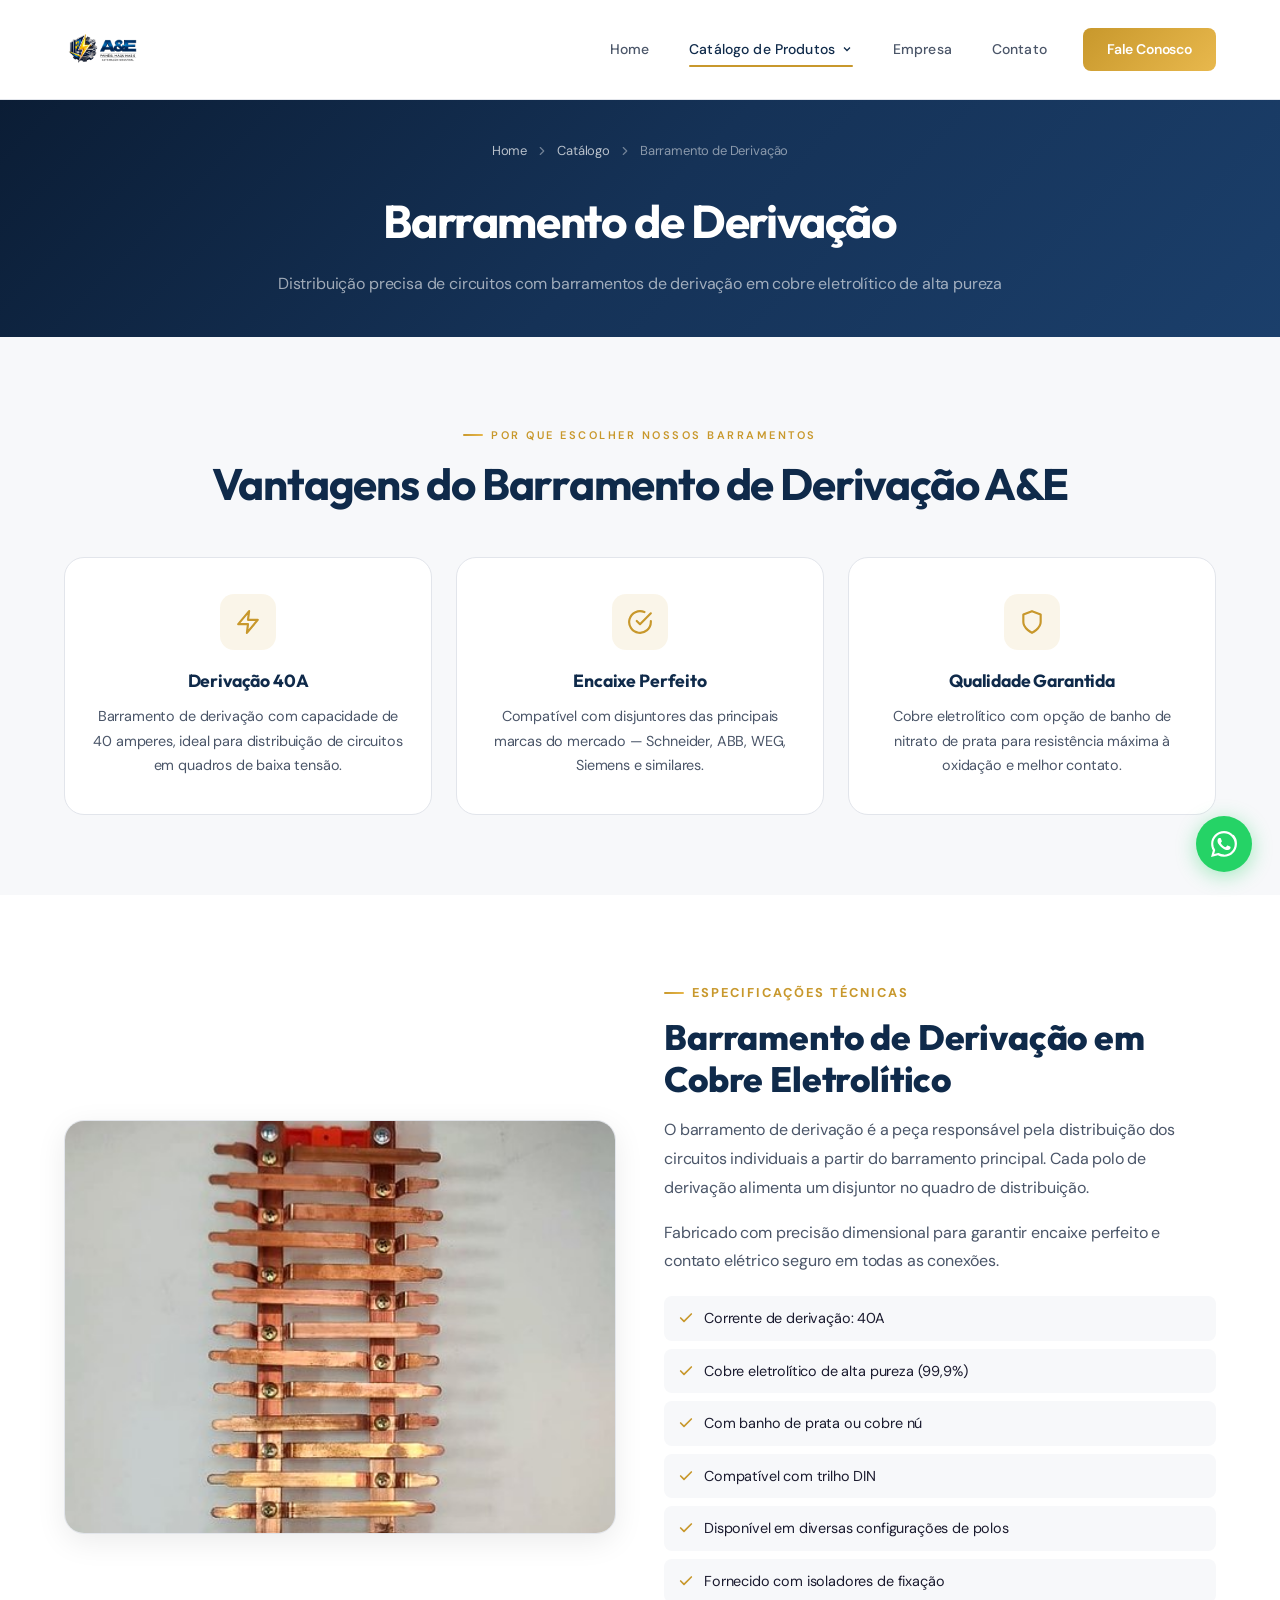
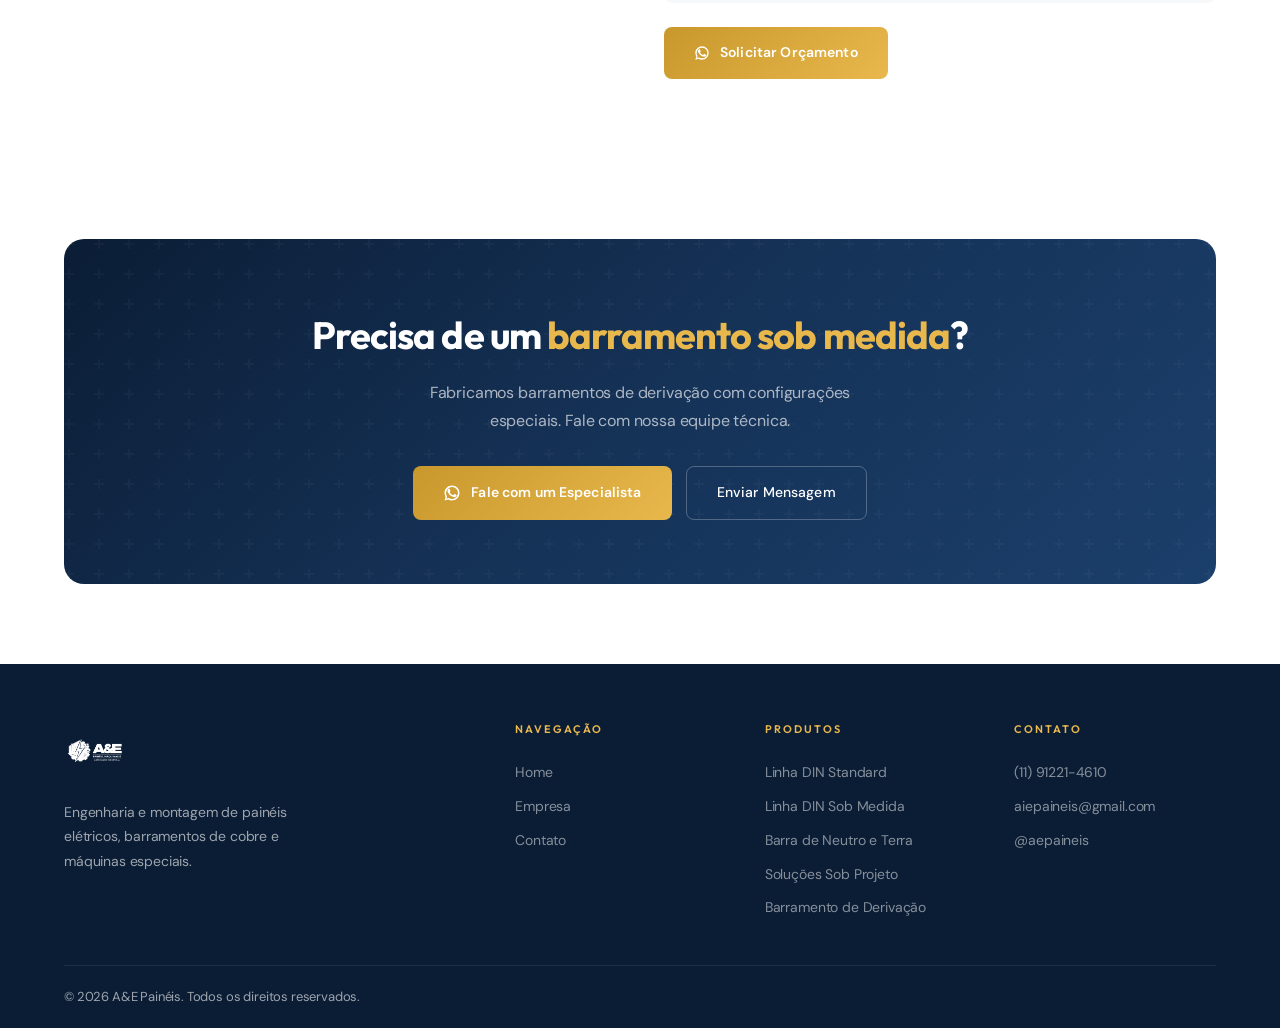
==== barramento-derivacao.html @ 01cb7e47 "Adicionar fotos reais, logo e melhorias visuais" ====
<!DOCTYPE html>
<html lang="pt-BR">
<head>
    <meta charset="UTF-8">
    <meta name="viewport" content="width=device-width, initial-scale=1.0">
    <title>Barramento de Derivação | A&E Painéis</title>
    <meta name="description" content="Barramentos de derivação em cobre eletrolítico para distribuição de circuitos. Diversas configurações disponíveis.">
    <link rel="preconnect" href="https://fonts.googleapis.com">
    <link rel="preconnect" href="https://fonts.gstatic.com" crossorigin>
    <link href="https://fonts.googleapis.com/css2?family=DM+Sans:ital,opsz,wght@0,9..40,300;400;500;600;700;800&family=Outfit:wght@400;500;600;700;800;900&family=Inter:wght@300;400;500;600;700;800;900&family=Space+Grotesk:wght@400;500;600;700&display=swap" rel="stylesheet">
    <link rel="stylesheet" href="styles.css">
    <style>
    .deriv-features { display:grid;grid-template-columns:repeat(3,1fr);gap:24px;margin-top:48px; }
    .deriv-feat {
        background:var(--bg-card);border:1px solid var(--border);border-radius:var(--radius-lg);
        padding:36px 28px;text-align:center;transition:all 0.35s;position:relative;overflow:hidden;
    }
    .deriv-feat::before {
        content:'';position:absolute;top:0;left:0;right:0;height:4px;
        background:var(--gradient-accent);transform:scaleX(0);transform-origin:left;transition:transform 0.4s;
    }
    .deriv-feat:hover::before { transform:scaleX(1); }
    .deriv-feat:hover { border-color:var(--accent);box-shadow:var(--shadow);transform:translateY(-4px); }
    .deriv-feat-icon {
        width:56px;height:56px;border-radius:14px;
        display:flex;align-items:center;justify-content:center;
        margin:0 auto 16px;background:var(--accent-glow);
    }
    .deriv-feat-icon svg { width:26px;height:26px;stroke:var(--accent);fill:none;stroke-width:2;stroke-linecap:round;stroke-linejoin:round; }
    .deriv-feat h3 { font-family:var(--font-display);font-size:1.1rem;font-weight:700;color:var(--primary);margin-bottom:8px; }
    .deriv-feat p { font-size:0.9rem;color:var(--text-secondary);line-height:1.7; }

    /* Product Detail */
    .deriv-detail { padding:80px 0;background:var(--bg); }
    .deriv-detail-grid { display:grid;grid-template-columns:1fr 1fr;gap:48px;align-items:center; }
    .deriv-detail-img {
        aspect-ratio:4/3;border-radius:var(--radius-lg);overflow:hidden;
        background:var(--bg-light);display:flex;align-items:center;justify-content:center;
        border:1px solid var(--border);box-shadow:var(--shadow);
    }
    .deriv-detail-img svg { width:64px;height:64px;stroke:var(--text-muted);fill:none;stroke-width:1;opacity:0.3; }
    .deriv-detail-img img { width:100%;height:100%;object-fit:cover; }
    .deriv-detail-content .section-label { font-size:0.8rem;font-weight:700;letter-spacing:2px;text-transform:uppercase;color:var(--accent);margin-bottom:12px; }
    .deriv-detail-content h2 { font-family:var(--font-display);font-size:clamp(1.6rem,3vw,2.2rem);font-weight:800;color:var(--primary);line-height:1.2;margin-bottom:16px; }
    .deriv-detail-content p { color:var(--text-secondary);font-size:1rem;line-height:1.8;margin-bottom:16px; }
    .deriv-specs-list { display:flex;flex-direction:column;gap:8px;margin:20px 0 24px; }
    .deriv-spec-item {
        display:flex;align-items:center;gap:10px;
        padding:10px 14px;background:var(--bg-light);border-radius:var(--radius-sm);
    }
    .deriv-spec-item svg { width:16px;height:16px;stroke:var(--accent);fill:none;stroke-width:2.5;flex-shrink:0;stroke-linecap:round;stroke-linejoin:round; }
    .deriv-spec-item span { font-size:0.9rem;color:var(--text); }

    @media(max-width:1024px) {
        .deriv-features { grid-template-columns:1fr; }
        .deriv-detail-grid { grid-template-columns:1fr; }
    }
    </style>
</head>
<body>

<!-- HEADER -->
<header class="header" id="header">
    <div class="wrap header-inner">
        <a href="index.html" class="logo"><img src="logo.png" alt="A&E Painéis"></a>
        <nav class="nav" id="mainNav">
            <a href="index.html" class="nav-link">Home</a>
            <div class="nav-dropdown">
                <a href="#" class="nav-link nav-dropdown-toggle active">Catálogo de Produtos<svg viewBox="0 0 24 24"><polyline points="6 9 12 15 18 9"/></svg></a>
                <div class="dropdown-menu">
                    <div class="dropdown-has-sub">
                        <a href="barramento-padrao-din.html"><svg viewBox="0 0 24 24" stroke-linecap="round" stroke-linejoin="round"><path d="M13 2L3 14h9l-1 8 10-12h-9l1-8z"/></svg>Linha DIN Standard</a>
                        <div class="dropdown-submenu">
                            <a href="barramento-padrao-din.html#bifasico-100a">Bifásico 100A</a>
                            <a href="barramento-padrao-din.html#bifasico-150a">Bifásico 150A</a>
                            <a href="barramento-padrao-din.html#bifasico-225a">Bifásico 225A</a>
                            <a href="barramento-padrao-din.html#trifasico-100a">Trifásico 100A</a>
                            <a href="barramento-padrao-din.html#trifasico-150a">Trifásico 150A</a>
                            <a href="barramento-padrao-din.html#trifasico-225a">Trifásico 225A</a>
                        </div>
                    </div>
                    <a href="barramento-especial-din.html"><svg viewBox="0 0 24 24" stroke-linecap="round" stroke-linejoin="round"><path d="M13 2L3 14h9l-1 8 10-12h-9l1-8z"/></svg>Linha DIN Sob Medida</a>
                    <a href="barramento-neutro-terra.html"><svg viewBox="0 0 24 24" stroke-linecap="round" stroke-linejoin="round"><path d="M13 2L3 14h9l-1 8 10-12h-9l1-8z"/></svg>Barra de Neutro e Terra</a>
                    <a href="barramentos-especiais.html"><svg viewBox="0 0 24 24" stroke-linecap="round" stroke-linejoin="round"><path d="M13 2L3 14h9l-1 8 10-12h-9l1-8z"/></svg>Soluções Sob Projeto</a>
                    <a href="barramento-derivacao.html"><svg viewBox="0 0 24 24" stroke-linecap="round" stroke-linejoin="round"><path d="M13 2L3 14h9l-1 8 10-12h-9l1-8z"/></svg>Barramento de Derivação</a>
                </div>
            </div>
            <a href="empresa.html" class="nav-link">Empresa</a>
            <a href="contato.html" class="nav-link">Contato</a>
            <a href="contato.html" class="nav-cta">Fale Conosco</a>
        </nav>
        <button class="hamburger" id="hamburger" aria-label="Menu"><span></span><span></span><span></span></button>
    </div>
</header>

<!-- HERO -->
<section class="product-hero">
    <div class="wrap">
        <div class="breadcrumb">
            <a href="index.html">Home</a>
            <svg viewBox="0 0 24 24" stroke-linecap="round" stroke-linejoin="round"><polyline points="9 18 15 12 9 6"/></svg>
            <a href="#">Catálogo</a>
            <svg viewBox="0 0 24 24" stroke-linecap="round" stroke-linejoin="round"><polyline points="9 18 15 12 9 6"/></svg>
            <span>Barramento de Derivação</span>
        </div>
        <h1>Barramento de Derivação</h1>
        <p>Distribuição precisa de circuitos com barramentos de derivação em cobre eletrolítico de alta pureza</p>
    </div>
</section>

<!-- DIFERENCIAIS -->
<section class="section" style="background:var(--bg-light)">
    <div class="wrap">
        <div class="section-header reveal" style="text-align:center">
            <div class="section-label">Por que escolher nossos barramentos</div>
            <h2 class="section-title">Vantagens do Barramento de Derivação A&E</h2>
        </div>
        <div class="deriv-features">
            <div class="deriv-feat reveal reveal-d1">
                <div class="deriv-feat-icon"><svg viewBox="0 0 24 24"><path d="M13 2L3 14h9l-1 8 10-12h-9l1-8z"/></svg></div>
                <h3>Derivação 40A</h3>
                <p>Barramento de derivação com capacidade de 40 amperes, ideal para distribuição de circuitos em quadros de baixa tensão.</p>
            </div>
            <div class="deriv-feat reveal reveal-d2">
                <div class="deriv-feat-icon"><svg viewBox="0 0 24 24"><path d="M22 11.08V12a10 10 0 11-5.93-9.14"/><polyline points="22 4 12 14.01 9 11.01"/></svg></div>
                <h3>Encaixe Perfeito</h3>
                <p>Compatível com disjuntores das principais marcas do mercado — Schneider, ABB, WEG, Siemens e similares.</p>
            </div>
            <div class="deriv-feat reveal reveal-d3">
                <div class="deriv-feat-icon"><svg viewBox="0 0 24 24"><path d="M12 22s8-4 8-10V5l-8-3-8 3v7c0 6 8 10 8 10z"/></svg></div>
                <h3>Qualidade Garantida</h3>
                <p>Cobre eletrolítico com opção de banho de nitrato de prata para resistência máxima à oxidação e melhor contato.</p>
            </div>
        </div>
    </div>
</section>

<!-- DETALHES DO PRODUTO -->
<section class="deriv-detail">
    <div class="wrap">
        <div class="deriv-detail-grid">
            <div class="deriv-detail-img reveal">
                <img src="img/barramento-bifasico-1.jpg" alt="Barramento de Derivação A&E Painéis">
            </div>
            <div class="deriv-detail-content reveal reveal-d2">
                <div class="section-label">Especificações Técnicas</div>
                <h2>Barramento de Derivação em Cobre Eletrolítico</h2>
                <p>O barramento de derivação é a peça responsável pela distribuição dos circuitos individuais a partir do barramento principal. Cada polo de derivação alimenta um disjuntor no quadro de distribuição.</p>
                <p>Fabricado com precisão dimensional para garantir encaixe perfeito e contato elétrico seguro em todas as conexões.</p>
                <div class="deriv-specs-list">
                    <div class="deriv-spec-item"><svg viewBox="0 0 24 24"><polyline points="20 6 9 17 4 12"/></svg><span>Corrente de derivação: 40A</span></div>
                    <div class="deriv-spec-item"><svg viewBox="0 0 24 24"><polyline points="20 6 9 17 4 12"/></svg><span>Cobre eletrolítico de alta pureza (99,9%)</span></div>
                    <div class="deriv-spec-item"><svg viewBox="0 0 24 24"><polyline points="20 6 9 17 4 12"/></svg><span>Com banho de prata ou cobre nú</span></div>
                    <div class="deriv-spec-item"><svg viewBox="0 0 24 24"><polyline points="20 6 9 17 4 12"/></svg><span>Compatível com trilho DIN</span></div>
                    <div class="deriv-spec-item"><svg viewBox="0 0 24 24"><polyline points="20 6 9 17 4 12"/></svg><span>Disponível em diversas configurações de polos</span></div>
                    <div class="deriv-spec-item"><svg viewBox="0 0 24 24"><polyline points="20 6 9 17 4 12"/></svg><span>Fornecido com isoladores de fixação</span></div>
                </div>
                <a href="https://wa.me/5511912214610?text=Olá! Gostaria de orçamento para Barramento de Derivação." target="_blank" class="btn-primary">
                    <svg viewBox="0 0 24 24" fill="currentColor" style="width:16px;height:16px"><path d="M17.472 14.382c-.297-.149-1.758-.867-2.03-.967-.273-.099-.471-.148-.67.15-.197.297-.767.966-.94 1.164-.173.199-.347.223-.644.075-.297-.15-1.255-.463-2.39-1.475-.883-.788-1.48-1.761-1.653-2.059-.173-.297-.018-.458.13-.606.134-.133.298-.347.446-.52.149-.174.198-.298.298-.497.099-.198.05-.371-.025-.52-.075-.149-.669-1.612-.916-2.207-.242-.579-.487-.5-.669-.51l-.57-.01c-.198 0-.52.074-.792.372-.272.297-1.04 1.016-1.04 2.479 0 1.462 1.065 2.875 1.213 3.074.149.198 2.096 3.2 5.077 4.487.709.306 1.262.489 1.694.625.712.227 1.36.195 1.871.118.571-.085 1.758-.719 2.006-1.413.248-.694.248-1.289.173-1.413-.074-.124-.272-.198-.57-.347z"/><path d="M12 2C6.477 2 2 6.477 2 12c0 1.89.525 3.66 1.438 5.168L2 22l4.832-1.438A9.955 9.955 0 0012 22c5.523 0 10-4.477 10-10S17.523 2 12 2zm0 18a8 8 0 01-4.243-1.214l-.252-.149-2.868.852.852-2.868-.168-.268A8 8 0 1112 20z"/></svg>
                    Solicitar Orçamento
                </a>
            </div>
        </div>
    </div>
</section>

<!-- CTA -->
<section class="cta-section">
    <div class="wrap">
        <div class="cta-box reveal">
            <h2>Precisa de um <span style="color:var(--accent-light)">barramento sob medida</span>?</h2>
            <p>Fabricamos barramentos de derivação com configurações especiais. Fale com nossa equipe técnica.</p>
            <div class="cta-actions">
                <a href="https://wa.me/5511912214610" target="_blank" class="btn-primary">
                    <svg viewBox="0 0 24 24" fill="currentColor" style="width:18px;height:18px"><path d="M17.472 14.382c-.297-.149-1.758-.867-2.03-.967-.273-.099-.471-.148-.67.15-.197.297-.767.966-.94 1.164-.173.199-.347.223-.644.075-.297-.15-1.255-.463-2.39-1.475-.883-.788-1.48-1.761-1.653-2.059-.173-.297-.018-.458.13-.606.134-.133.298-.347.446-.52.149-.174.198-.298.298-.497.099-.198.05-.371-.025-.52-.075-.149-.669-1.612-.916-2.207-.242-.579-.487-.5-.669-.51l-.57-.01c-.198 0-.52.074-.792.372-.272.297-1.04 1.016-1.04 2.479 0 1.462 1.065 2.875 1.213 3.074.149.198 2.096 3.2 5.077 4.487.709.306 1.262.489 1.694.625.712.227 1.36.195 1.871.118.571-.085 1.758-.719 2.006-1.413.248-.694.248-1.289.173-1.413-.074-.124-.272-.198-.57-.347z"/><path d="M12 2C6.477 2 2 6.477 2 12c0 1.89.525 3.66 1.438 5.168L2 22l4.832-1.438A9.955 9.955 0 0012 22c5.523 0 10-4.477 10-10S17.523 2 12 2zm0 18a8 8 0 01-4.243-1.214l-.252-.149-2.868.852.852-2.868-.168-.268A8 8 0 1112 20z"/></svg>
                    Fale com um Especialista
                </a>
                <a href="contato.html" class="btn-outline">Enviar Mensagem</a>
            </div>
        </div>
    </div>
</section>

<!-- FOOTER -->
<footer class="footer">
    <div class="wrap">
        <div class="footer-grid">
            <div class="footer-brand">
                <a href="index.html" class="logo"><img src="logo.png" alt="A&E Painéis"></a>
                <p>Engenharia e montagem de painéis elétricos, barramentos de cobre e máquinas especiais.</p>
            </div>
            <div class="footer-col"><h4>Navegação</h4><a href="index.html">Home</a><a href="empresa.html">Empresa</a><a href="contato.html">Contato</a></div>
            <div class="footer-col"><h4>Produtos</h4><a href="barramento-padrao-din.html">Linha DIN Standard</a><a href="barramento-especial-din.html">Linha DIN Sob Medida</a><a href="barramento-neutro-terra.html">Barra de Neutro e Terra</a><a href="barramentos-especiais.html">Soluções Sob Projeto</a><a href="barramento-derivacao.html">Barramento de Derivação</a></div>
            <div class="footer-col"><h4>Contato</h4><a href="tel:+5511912214610">(11) 91221-4610</a><a href="mailto:aiepaineis@gmail.com">aiepaineis@gmail.com</a><a href="https://instagram.com/aepaineis" target="_blank">@aepaineis</a></div>
        </div>
        <div class="footer-bottom"><p>&copy; 2026 A&E Painéis. Todos os direitos reservados.</p></div>
    </div>
</footer>

<a href="https://wa.me/5511912214610" target="_blank" class="whatsapp-float" aria-label="WhatsApp">
    <svg viewBox="0 0 24 24"><path d="M17.472 14.382c-.297-.149-1.758-.867-2.03-.967-.273-.099-.471-.148-.67.15-.197.297-.767.966-.94 1.164-.173.199-.347.223-.644.075-.297-.15-1.255-.463-2.39-1.475-.883-.788-1.48-1.761-1.653-2.059-.173-.297-.018-.458.13-.606.134-.133.298-.347.446-.52.149-.174.198-.298.298-.497.099-.198.05-.371-.025-.52-.075-.149-.669-1.612-.916-2.207-.242-.579-.487-.5-.669-.51l-.57-.01c-.198 0-.52.074-.792.372-.272.297-1.04 1.016-1.04 2.479 0 1.462 1.065 2.875 1.213 3.074.149.198 2.096 3.2 5.077 4.487.709.306 1.262.489 1.694.625.712.227 1.36.195 1.871.118.571-.085 1.758-.719 2.006-1.413.248-.694.248-1.289.173-1.413-.074-.124-.272-.198-.57-.347m-5.421 7.403h-.004a9.87 9.87 0 01-5.031-1.378l-.361-.214-3.741.982.998-3.648-.235-.374A9.86 9.86 0 012.087 12c.003-5.45 4.437-9.884 9.888-9.884 2.64 0 5.122 1.03 6.988 2.898a9.825 9.825 0 012.893 6.994c-.003 5.45-4.437 9.884-9.885 9.884m8.413-18.297A11.815 11.815 0 0012.05 0C5.495 0 .16 5.335.157 11.892c0 2.096.547 4.142 1.588 5.945L.057 24l6.305-1.654a11.882 11.882 0 005.683 1.448h.005c6.554 0 11.89-5.335 11.893-11.893A11.821 11.821 0 0020.885 3.488"/></svg>
</a>

<script>
window.addEventListener('scroll',()=>{document.getElementById('header').classList.toggle('scrolled',window.scrollY>30)});
document.getElementById('hamburger').addEventListener('click',()=>{document.getElementById('mainNav').classList.toggle('open')});
document.querySelectorAll('.nav-link').forEach(a=>{a.addEventListener('click',()=>{document.getElementById('mainNav').classList.remove('open')})});
const ro=new IntersectionObserver(e=>{e.forEach(el=>{if(el.isIntersecting){el.target.classList.add('visible');ro.unobserve(el.target)}})},{threshold:0.1});
document.querySelectorAll('.reveal').forEach(el=>ro.observe(el));
</script>
</body>
</html>
---- styles.css ----
/* ========================================
   A&E PAINÉIS — TEMA CORPORATIVO CLARO
   ======================================== */
*,*::before,*::after{box-sizing:border-box;margin:0;padding:0}

:root {
    --bg: #FFFFFF;
    --bg-light: #F7F8FA;
    --bg-dark: #0B1D35;
    --bg-card: #FFFFFF;
    --surface: #F0F2F5;
    --border: #E2E5EB;
    --border-hover: rgba(26,58,92,0.25);
    --text: #1A1A2E;
    --text-secondary: #4A5568;
    --text-muted: #8A92A6;
    --primary: #0F2A4A;
    --primary-light: #1B3F6B;
    --primary-dark: #091E36;
    --accent: #C8982C;
    --accent-light: #E8B84D;
    --accent-hover: #B8881C;
    --accent-glow: rgba(200,152,44,0.1);
    --gradient-primary: linear-gradient(135deg, #0F2A4A 0%, #1B3F6B 100%);
    --gradient-accent: linear-gradient(135deg, #C8982C 0%, #E8B84D 100%);
    --gradient-hero: linear-gradient(135deg, #0B1D35 0%, #153257 50%, #1B3F6B 100%);
    --radius: 12px;
    --radius-sm: 8px;
    --radius-lg: 20px;
    --shadow-sm: 0 2px 8px rgba(0,0,0,0.06);
    --shadow: 0 8px 30px rgba(0,0,0,0.08);
    --shadow-lg: 0 20px 60px rgba(0,0,0,0.12);
    --font-main: 'DM Sans', 'Inter', system-ui, -apple-system, sans-serif;
    --font-display: 'Outfit', 'Space Grotesk', system-ui, sans-serif;
    --max-w: 1200px;
    --header-h: 100px;
}

html { scroll-behavior:smooth; }
body {
    font-family:var(--font-main);
    background:var(--bg);
    color:var(--text);
    line-height:1.7;
    font-size: 16px;
    letter-spacing: -0.01em;
    -webkit-font-smoothing:antialiased;
    -moz-osx-font-smoothing: grayscale;
    text-rendering: optimizeLegibility;
}
a { color:inherit;text-decoration:none; }
img { max-width:100%;height:auto;display:block; }
ul { list-style:none; }
.wrap { max-width:var(--max-w);margin:0 auto;padding:0 24px; }

/* =========================================
   HEADER
   ========================================= */
.header {
    position:sticky;top:0;z-index:200;
    height:var(--header-h);
    background:rgba(255,255,255,0.95);
    backdrop-filter:blur(20px);
    -webkit-backdrop-filter:blur(20px);
    border-bottom:1px solid var(--border);
    transition:box-shadow 0.3s;
}
.header.scrolled { box-shadow:var(--shadow-sm); }
.header-inner {
    display:flex;align-items:center;
    justify-content:space-between;height:100%;
}

.logo { display:flex;align-items:center;gap:0; }
.logo img { height:80px;width:auto; }

/* Nav */
.nav { display:flex;align-items:center;gap:0; }
.nav-link {
    font-size:14px;font-weight:500;color:var(--text-secondary);
    padding:10px 20px;transition:color 0.25s;position:relative;
    letter-spacing:0.01em;
}
.nav-link:hover,.nav-link.active { color:var(--primary); }
.nav-link::after {
    content:'';position:absolute;bottom:4px;left:20px;right:20px;
    height:2px;background:var(--accent);border-radius:2px;
    transform:scaleX(0);transition:transform 0.3s;
}
.nav-link:hover::after,.nav-link.active::after { transform:scaleX(1); }

/* Dropdown */
.nav-dropdown { position:relative; }
.nav-dropdown-toggle {
    display:flex;align-items:center;gap:6px;cursor:pointer;
}
.nav-dropdown-toggle svg {
    width:12px;height:12px;transition:transform 0.3s;
    stroke:currentColor;fill:none;stroke-width:2.5;
}
.nav-dropdown:hover .nav-dropdown-toggle svg { transform:rotate(180deg); }

.dropdown-menu {
    position:absolute;top:100%;left:0;
    min-width:260px;
    background:#fff;border:1px solid var(--border);
    border-radius:var(--radius);
    box-shadow:var(--shadow-lg);
    padding:8px 0;
    opacity:0;visibility:hidden;
    transform:translateY(8px);
    transition:all 0.25s;
    z-index:100;
}
.nav-dropdown:hover .dropdown-menu {
    opacity:1;visibility:visible;transform:translateY(0);
}

.dropdown-menu a {
    display:flex;align-items:center;gap:12px;
    padding:12px 20px;font-size:14px;font-weight:500;
    color:var(--text-secondary);
    transition:all 0.2s;
}
.dropdown-menu a:hover {
    background:var(--surface);color:var(--primary);
}
.dropdown-menu a svg {
    width:16px;height:16px;stroke:var(--accent);fill:none;stroke-width:2;
    flex-shrink:0;
}

/* Submenu */
.dropdown-has-sub { position:relative; }
.dropdown-has-sub::after {
    content:'';position:absolute;right:16px;top:50%;
    width:6px;height:6px;border-right:2px solid var(--text-muted);
    border-bottom:2px solid var(--text-muted);
    transform:translateY(-50%) rotate(-45deg);
}
.dropdown-submenu {
    position:absolute;left:100%;top:0;
    min-width:220px;
    background:#fff;border:1px solid var(--border);
    border-radius:var(--radius);
    box-shadow:var(--shadow-lg);
    padding:8px 0;
    opacity:0;visibility:hidden;
    transform:translateX(8px);
    transition:all 0.25s;
}
.dropdown-has-sub:hover .dropdown-submenu {
    opacity:1;visibility:visible;transform:translateX(0);
}

.nav-cta {
    margin-left:16px;padding:10px 24px;
    background:var(--gradient-accent);
    border-radius:var(--radius-sm);
    font-weight:600;font-size:14px;color:#fff;
    transition:transform 0.25s,box-shadow 0.25s;
}
.nav-cta:hover { transform:translateY(-2px);box-shadow:0 8px 25px rgba(200,152,44,0.3); }

/* Mobile */
.hamburger {
    display:none;flex-direction:column;gap:5px;
    background:none;border:none;cursor:pointer;padding:4px;
}
.hamburger span {
    width:24px;height:2px;background:var(--text);border-radius:2px;
    transition:all 0.3s;
}

/* =========================================
   HERO
   ========================================= */
.hero {
    background: linear-gradient(135deg, #040d1a 0%, #0a1929 20%, #0f2744 45%, #122d4f 60%, #0a1f3a 80%, #060e1e 100%);
    position:relative;overflow:hidden;
    padding:100px 0 120px;
}
/* Animated gradient orbs */
.hero::before {
    content:'';position:absolute;
    width:800px;height:800px;
    top:-300px;right:-200px;
    background:radial-gradient(circle, rgba(200,152,44,0.12) 0%, rgba(200,152,44,0.04) 40%, transparent 70%);
    border-radius:50%;
    animation:heroOrb1 8s ease-in-out infinite;
}
.hero::after {
    content:'';position:absolute;
    width:600px;height:600px;
    bottom:-200px;left:-100px;
    background:radial-gradient(circle, rgba(27,63,107,0.25) 0%, rgba(59,130,246,0.08) 40%, transparent 70%);
    border-radius:50%;
    animation:heroOrb2 10s ease-in-out infinite;
}
@keyframes heroOrb1 {
    0%,100%{transform:translate(0,0) scale(1)}
    50%{transform:translate(-40px,30px) scale(1.1)}
}
@keyframes heroOrb2 {
    0%,100%{transform:translate(0,0) scale(1)}
    50%{transform:translate(30px,-20px) scale(1.05)}
}
/* Subtle grid pattern */
.hero-pattern {
    position:absolute;inset:0;
    background-image:
        linear-gradient(rgba(255,255,255,0.02) 1px, transparent 1px),
        linear-gradient(90deg, rgba(255,255,255,0.02) 1px, transparent 1px);
    background-size:60px 60px;
    z-index:0;
}
/* Glowing line accent at bottom */
.hero-glow-line {
    position:absolute;bottom:0;left:0;right:0;height:1px;
    background:linear-gradient(90deg, transparent 0%, rgba(200,152,44,0.4) 30%, rgba(200,152,44,0.6) 50%, rgba(200,152,44,0.4) 70%, transparent 100%);
    z-index:2;
}
/* Diagonal light streak */
.hero-streak {
    position:absolute;
    width:200%;height:1px;
    top:40%;left:-50%;
    background:linear-gradient(90deg, transparent 0%, rgba(255,255,255,0.03) 40%, rgba(255,255,255,0.06) 50%, rgba(255,255,255,0.03) 60%, transparent 100%);
    transform:rotate(-15deg);
    z-index:0;
}
.hero-grid {
    display:grid;grid-template-columns:1fr 1fr;
    gap:60px;align-items:center;position:relative;z-index:1;
}
.hero-badge {
    display:inline-flex;align-items:center;gap:8px;
    padding:8px 18px 8px 12px;
    background:rgba(200,152,44,0.15);
    border:1px solid rgba(200,152,44,0.3);
    border-radius:100px;margin-bottom:24px;
}
.hero-badge-dot {
    width:8px;height:8px;border-radius:50%;
    background:var(--accent-light);
    animation:pulse 2s ease-in-out infinite;
}
@keyframes pulse {
    0%,100%{opacity:1;transform:scale(1)}
    50%{opacity:0.5;transform:scale(0.8)}
}
.hero-badge span { font-size:12px;font-weight:600;color:var(--accent-light);letter-spacing:0.5px; }

.hero h1 {
    font-family:var(--font-display);
    font-size:clamp(34px,4.8vw,60px);
    font-weight:800;line-height:1.08;
    letter-spacing:-0.03em;
    color:#fff;margin-bottom:22px;
}
.hero h1 .accent { color:var(--accent-light); }

.hero-desc {
    font-size:18px;color:rgba(255,255,255,0.65);
    line-height:1.75;max-width:470px;margin-bottom:36px;
    font-weight:400;letter-spacing:-0.005em;
}
.hero-actions { display:flex;gap:14px;flex-wrap:wrap; }

.btn-primary {
    display:inline-flex;align-items:center;gap:10px;
    padding:14px 30px;
    background:var(--gradient-accent);
    border-radius:var(--radius-sm);border:none;cursor:pointer;
    font-family:var(--font-main);font-weight:600;font-size:14px;
    letter-spacing:0.01em;
    color:#fff;
    transition:transform 0.25s,box-shadow 0.25s;
}
.btn-primary:hover { transform:translateY(-2px);box-shadow:0 10px 30px rgba(200,152,44,0.35); }
.btn-primary svg { width:18px;height:18px; }

.btn-outline {
    display:inline-flex;align-items:center;gap:10px;
    padding:14px 30px;
    background:transparent;
    border:1.5px solid rgba(255,255,255,0.25);
    border-radius:var(--radius-sm);cursor:pointer;
    font-family:var(--font-main);font-weight:500;font-size:14px;
    letter-spacing:0.01em;
    color:#fff;transition:all 0.3s;
}
.btn-outline:hover { border-color:#fff;background:rgba(255,255,255,0.1); }

.btn-dark {
    display:inline-flex;align-items:center;gap:10px;
    padding:14px 30px;
    background:var(--gradient-primary);
    border-radius:var(--radius-sm);border:none;cursor:pointer;
    font-family:var(--font-main);font-weight:700;font-size:15px;
    color:#fff;transition:transform 0.25s,box-shadow 0.25s;
}
.btn-dark:hover { transform:translateY(-2px);box-shadow:0 10px 30px rgba(15,42,74,0.35); }

/* Hero Visual — Carousel */
.hero-visual { position:relative; }
.hero-carousel {
    width:100%;aspect-ratio:4/3;
    border-radius:var(--radius-lg);overflow:hidden;
    border:2px solid rgba(255,255,255,0.1);
    background:rgba(255,255,255,0.05);
    position:relative;
    box-shadow:0 25px 80px rgba(0,0,0,0.4), 0 0 40px rgba(200,152,44,0.08);
}
.hero-carousel img {
    position:absolute;inset:0;
    width:100%;height:100%;object-fit:cover;
    opacity:0;
    transition:opacity 1s ease-in-out;
}
.hero-carousel img.active { opacity:1; }
.hero-carousel-dots {
    position:absolute;bottom:16px;left:50%;
    transform:translateX(-50%);
    display:flex;gap:8px;z-index:5;
}
.hero-carousel-dot {
    width:10px;height:10px;border-radius:50%;
    background:rgba(255,255,255,0.4);
    border:none;cursor:pointer;
    transition:all 0.3s;
}
.hero-carousel-dot.active {
    background:var(--accent-light);
    width:28px;border-radius:5px;
}
/* Placeholder when no images */
.hero-img-placeholder {
    width:100%;height:100%;
    display:flex;flex-direction:column;
    align-items:center;justify-content:center;gap:16px;
    background:linear-gradient(135deg, rgba(15,42,74,0.5), rgba(27,63,107,0.3));
}
.hero-img-placeholder svg { width:72px;height:72px;stroke:rgba(255,255,255,0.3);stroke-width:1;fill:none; }
.hero-img-placeholder span { font-size:14px;color:rgba(255,255,255,0.4); }

.hero-float-card {
    position:absolute;
    background:rgba(255,255,255,0.95);
    backdrop-filter:blur(12px);
    border:1px solid var(--border);
    border-radius:var(--radius);
    padding:16px 20px;
    box-shadow:var(--shadow);
    animation:float 4s ease-in-out infinite;
}
@keyframes float {
    0%,100%{transform:translateY(0)}
    50%{transform:translateY(-8px)}
}
.hero-float-card.card-1 { bottom:24px;left:-20px;animation-delay:0s; }
.hero-float-card.card-2 { top:24px;right:-10px;animation-delay:1.5s; }
.hfc-row { display:flex;align-items:center;gap:12px; }
.hfc-icon {
    width:40px;height:40px;border-radius:10px;
    background:var(--accent-glow);
    display:flex;align-items:center;justify-content:center;
}
.hfc-icon svg { width:20px;height:20px;stroke:var(--accent);fill:none;stroke-width:2; }
.hfc-text strong { display:block;font-size:14px;color:var(--text); }
.hfc-text span { font-size:12px;color:var(--text-muted); }

/* =========================================
   SECTIONS
   ========================================= */
.section { padding:80px 0; }
.section-gray { background:var(--bg-light); }

.section-header { text-align:center;margin-bottom:48px; }
.section-label {
    display:inline-flex;align-items:center;gap:8px;
    font-family:var(--font-main);
    font-size:11px;font-weight:600;letter-spacing:2.5px;
    text-transform:uppercase;color:var(--accent);margin-bottom:14px;
}
.section-label::before {
    content:'';width:20px;height:2px;
    background:var(--gradient-accent);border-radius:2px;
}
.section-title {
    font-family:var(--font-display);
    font-size:clamp(28px,3.5vw,44px);
    font-weight:700;color:var(--primary);
    line-height:1.15;margin-bottom:14px;
    letter-spacing:-0.025em;
}
.section-sub {
    font-size:16px;color:var(--text-secondary);
    max-width:540px;margin:0 auto;line-height:1.75;
    font-weight:400;
}

/* =========================================
   FEATURES / SERVICES (cards)
   ========================================= */
.features-grid {
    display:grid;grid-template-columns:repeat(3,1fr);gap:24px;
}
.feature-card {
    background:#fff;
    border:1px solid var(--border);
    border-radius:var(--radius-lg);
    padding:36px 28px;
    text-align:center;
    transition:all 0.3s;
}
.feature-card:hover {
    border-color:var(--accent);
    box-shadow:var(--shadow);
    transform:translateY(-4px);
}
.fc-icon {
    width:56px;height:56px;border-radius:14px;
    background:var(--accent-glow);
    display:flex;align-items:center;justify-content:center;
    margin:0 auto 20px;
}
.fc-icon svg { width:26px;height:26px;stroke:var(--accent);fill:none;stroke-width:1.8; }
.fc-img {
    width:100%;height:180px;border-radius:var(--radius);
    overflow:hidden;margin-bottom:20px;
}
.fc-img img {
    width:100%;height:100%;object-fit:cover;
    transition:transform 0.4s;
}
.feature-card:hover .fc-img img { transform:scale(1.05); }
.feature-card h3 {
    font-family:var(--font-display);font-size:19px;
    font-weight:700;color:var(--primary);margin-bottom:10px;
    letter-spacing:-0.02em;
}
.feature-card p {
    font-size:14.5px;color:var(--text-secondary);line-height:1.7;
    font-weight:400;
}

/* =========================================
   PRODUCT PAGE
   ========================================= */
.product-hero {
    background:var(--gradient-hero);
    padding:40px 0;
    text-align:center;
}
.product-hero h1 {
    font-family:var(--font-display);
    font-size:clamp(28px,4vw,46px);
    font-weight:700;color:#fff;margin-bottom:10px;
    letter-spacing:-0.03em;
}
.product-hero p { font-size:16px;color:rgba(255,255,255,0.6);font-weight:400; }
.breadcrumb {
    display:flex;align-items:center;gap:8px;
    justify-content:center;margin-bottom:20px;
    font-size:13px;color:rgba(255,255,255,0.5);
}
.breadcrumb a { color:rgba(255,255,255,0.7);transition:color 0.2s; }
.breadcrumb a:hover { color:#fff; }
.breadcrumb svg { width:14px;height:14px;stroke:rgba(255,255,255,0.4);fill:none;stroke-width:2; }

.product-layout {
    display:grid;grid-template-columns:1fr 1fr;
    gap:48px;padding:60px 0;align-items:start;
}

/* Product Gallery */
.product-gallery {}
.product-main-img {
    width:100%;aspect-ratio:4/3;
    border-radius:var(--radius-lg);overflow:hidden;
    border:1px solid var(--border);
    background:var(--bg-light);
    display:flex;align-items:center;justify-content:center;
    margin-bottom:16px;
}
.product-main-img img { width:100%;height:100%;object-fit:cover; }
.product-main-img svg { width:72px;height:72px;stroke:var(--text-muted);fill:none;stroke-width:1;opacity:0.4; }

.product-thumbs { display:flex;gap:10px; }
.product-thumb {
    width:80px;height:60px;border-radius:var(--radius-sm);
    border:2px solid var(--border);
    background:var(--bg-light);
    display:flex;align-items:center;justify-content:center;
    cursor:pointer;transition:border-color 0.3s;
}
.product-thumb.active,.product-thumb:hover { border-color:var(--accent); }
.product-thumb svg { width:24px;height:24px;stroke:var(--text-muted);fill:none;stroke-width:1.5; }

/* Product Details */
.product-details {}
.product-details h2 {
    font-family:var(--font-display);
    font-size:28px;font-weight:800;
    color:var(--primary);margin-bottom:16px;
}
.product-details>p {
    font-size:15px;color:var(--text-secondary);
    line-height:1.8;margin-bottom:28px;
}
.product-specs-title {
    font-size:13px;font-weight:700;letter-spacing:1px;
    text-transform:uppercase;color:var(--accent);margin-bottom:14px;
}
.product-spec-list { display:flex;flex-direction:column;gap:8px;margin-bottom:28px; }
.product-spec-item {
    display:flex;align-items:center;gap:12px;
    padding:12px 16px;background:var(--bg-light);
    border-radius:var(--radius-sm);
}
.product-spec-item svg { width:18px;height:18px;stroke:var(--accent);fill:none;stroke-width:2;flex-shrink:0; }
.product-spec-item span { font-size:14px;color:var(--text); }

/* Quote Form */
.quote-form {
    background:var(--bg-light);
    border:1px solid var(--border);
    border-radius:var(--radius-lg);
    padding:32px;margin-top:32px;
}
.quote-form h3 {
    font-family:var(--font-display);
    font-size:22px;font-weight:700;
    color:var(--primary);margin-bottom:20px;
    letter-spacing:-0.02em;
}
.qf-grid { display:grid;grid-template-columns:1fr 1fr;gap:14px; }
.qf-full { grid-column:1/-1; }

.quote-form input,.quote-form select,.quote-form textarea {
    width:100%;padding:12px 16px;
    background:#fff;border:1.5px solid var(--border);
    border-radius:var(--radius-sm);
    color:var(--text);font-family:var(--font-main);font-size:14px;
    outline:none;transition:border-color 0.3s;
}
.quote-form input::placeholder,.quote-form textarea::placeholder { color:var(--text-muted); }
.quote-form input:focus,.quote-form select:focus,.quote-form textarea:focus {
    border-color:var(--accent);box-shadow:0 0 0 3px var(--accent-glow);
}
.quote-form textarea { min-height:80px;resize:vertical; }
.quote-form select { cursor:pointer; }

.qf-actions { display:flex;gap:12px;margin-top:18px; }
.qf-actions .btn-primary { flex:1;justify-content:center; }

/* =========================================
   STATS
   ========================================= */
.stats-bar {
    background:var(--bg-light);border-top:1px solid var(--border);
    border-bottom:1px solid var(--border);padding:40px 0;
}
.stats-grid {
    display:grid;grid-template-columns:repeat(4,1fr);gap:24px;
}
.stat-item { text-align:center; }
.stat-num {
    font-family:var(--font-display);font-size:38px;
    font-weight:700;color:var(--accent);
    letter-spacing:-0.03em;
}
.stat-label { font-size:13px;color:var(--text-secondary);margin-top:6px;font-weight:500;letter-spacing:0.02em; }

/* =========================================
   CTA
   ========================================= */
.cta-section { padding:80px 0; }
.cta-box {
    background:var(--gradient-hero);
    border-radius:var(--radius-lg);
    padding:64px 48px;text-align:center;
    position:relative;overflow:hidden;
}
.cta-box::before {
    content:'';position:absolute;inset:0;
    background:url("data:image/svg+xml,%3Csvg width='60' height='60' viewBox='0 0 60 60' xmlns='http://www.w3.org/2000/svg'%3E%3Cg fill='none' fill-rule='evenodd'%3E%3Cg fill='%23ffffff' fill-opacity='0.03'%3E%3Cpath d='M36 34v-4h-2v4h-4v2h4v4h2v-4h4v-2h-4zm0-30V0h-2v4h-4v2h4v4h2V6h4V4h-4zM6 34v-4H4v4H0v2h4v4h2v-4h4v-2H6zM6 4V0H4v4H0v2h4v4h2V6h4V4H6z'/%3E%3C/g%3E%3C/g%3E%3C/svg%3E");
}
.cta-box h2 {
    font-family:var(--font-display);font-size:clamp(24px,3.5vw,38px);
    font-weight:700;color:#fff;margin-bottom:12px;position:relative;
    letter-spacing:-0.025em;
}
.cta-box p {
    font-size:16px;color:rgba(255,255,255,0.65);
    max-width:480px;margin:0 auto 32px;line-height:1.7;position:relative;
}
.cta-actions { display:flex;gap:14px;justify-content:center;position:relative;flex-wrap:wrap; }

/* =========================================
   CONTACT PAGE
   ========================================= */
.contact-grid {
    display:grid;grid-template-columns:1.1fr 0.9fr;
    gap:48px;align-items:start;
}
.contact-form {
    background:#fff;border:1px solid var(--border);
    border-radius:var(--radius-lg);padding:40px;
    box-shadow:var(--shadow-sm);
}
.form-row { display:grid;grid-template-columns:1fr 1fr;gap:16px; }
.form-group { margin-bottom:18px; }
.form-group label {
    display:block;font-size:13px;font-weight:600;
    color:var(--text-secondary);margin-bottom:6px;
}
.form-group input,.form-group textarea,.form-group select {
    width:100%;padding:12px 16px;
    background:var(--bg-light);border:1.5px solid var(--border);
    border-radius:var(--radius-sm);color:var(--text);
    font-family:var(--font-main);font-size:14px;
    outline:none;transition:border-color 0.3s;
}
.form-group input::placeholder,.form-group textarea::placeholder { color:var(--text-muted); }
.form-group input:focus,.form-group textarea:focus,.form-group select:focus {
    border-color:var(--accent);box-shadow:0 0 0 3px var(--accent-glow);
}
.form-group textarea { resize:vertical;min-height:120px; }

.contact-cards { display:flex;flex-direction:column;gap:16px; }
.contact-card {
    background:#fff;border:1px solid var(--border);
    border-radius:var(--radius);padding:20px 24px;
    display:flex;align-items:center;gap:16px;
    transition:all 0.3s;
    box-shadow:var(--shadow-sm);
}
.contact-card:hover { border-color:var(--accent);transform:translateX(4px); }
.cc-icon {
    width:48px;height:48px;border-radius:12px;
    background:var(--accent-glow);
    display:flex;align-items:center;justify-content:center;flex-shrink:0;
}
.cc-icon svg { width:20px;height:20px;stroke:var(--accent);fill:none;stroke-width:2; }
.cc-content strong { display:block;font-size:15px;color:var(--primary);margin-bottom:2px; }
.cc-content p { font-size:13px;color:var(--text-muted); }

/* =========================================
   FOOTER
   ========================================= */
.footer {
    background:var(--bg-dark);
    color:rgba(255,255,255,0.6);padding:56px 0 0;
}
.footer-grid {
    display:grid;grid-template-columns:2fr 1fr 1fr 1fr;
    gap:48px;padding-bottom:40px;
}
.footer-brand .logo img { filter:brightness(0) invert(1);height:64px; }
.footer-brand p { font-size:14px;margin-top:16px;max-width:280px;line-height:1.75;font-weight:400; }
.footer-col h4 {
    font-family:var(--font-display);
    font-size:11px;font-weight:600;letter-spacing:2px;
    text-transform:uppercase;color:var(--accent-light);margin-bottom:18px;
}
.footer-col a {
    display:block;font-size:14px;color:rgba(255,255,255,0.5);
    padding:5px 0;transition:color 0.25s;font-weight:400;
}
.footer-col a:hover { color:var(--accent-light); }
.footer-bottom {
    border-top:1px solid rgba(255,255,255,0.08);
    padding:20px 0;
    display:flex;justify-content:space-between;align-items:center;
}
.footer-bottom p { font-size:13px; }
.footer-socials { display:flex;gap:12px; }
.footer-socials a {
    width:36px;height:36px;border-radius:8px;
    background:rgba(255,255,255,0.06);
    display:flex;align-items:center;justify-content:center;
    transition:all 0.3s;
}
.footer-socials a:hover { background:rgba(200,152,44,0.2); }
.footer-socials svg { width:16px;height:16px;fill:rgba(255,255,255,0.5); }
.footer-socials a:hover svg { fill:var(--accent-light); }

/* WhatsApp Float */
.whatsapp-float {
    position:fixed;bottom:28px;right:28px;z-index:100;
    width:56px;height:56px;border-radius:50%;
    background:#25D366;
    display:flex;align-items:center;justify-content:center;
    box-shadow:0 4px 20px rgba(37,211,102,0.4);
    transition:transform 0.3s;
    animation:float 3s ease-in-out infinite;
}
.whatsapp-float:hover { transform:translateY(-4px) scale(1.05); }
.whatsapp-float svg { width:26px;height:26px;fill:#fff; }

/* =========================================
   REVEAL ANIMATIONS
   ========================================= */
.reveal {
    opacity:0;transform:translateY(30px);
    transition:opacity 0.7s ease,transform 0.7s ease;
}
.reveal.visible { opacity:1;transform:translateY(0); }
.reveal-d1 { transition-delay:0.1s; }
.reveal-d2 { transition-delay:0.2s; }
.reveal-d3 { transition-delay:0.3s; }

/* =========================================
   RESPONSIVE
   ========================================= */
@media(max-width:1024px) {
    .hero-grid { grid-template-columns:1fr;text-align:center; }
    .hero-desc { margin:0 auto 36px; }
    .hero-actions { justify-content:center; }
    .hero-visual { margin-top:40px;max-width:480px;margin-left:auto;margin-right:auto; }
    .hero-float-card { display:none; }
    .features-grid { grid-template-columns:repeat(2,1fr); }
    .product-layout { grid-template-columns:1fr; }
    .contact-grid { grid-template-columns:1fr; }
    .footer-grid { grid-template-columns:1fr 1fr; }
    .stats-grid { grid-template-columns:repeat(2,1fr); }
}
@media(max-width:768px) {
    .nav { display:none; }
    .hamburger { display:flex; }
    .nav.open {
        display:flex;flex-direction:column;
        position:fixed;inset:0;top:var(--header-h);
        background:#fff;padding:24px;gap:0;z-index:5;
        border-top:1px solid var(--border);
    }
    .nav.open .nav-link { padding:16px 0;font-size:18px;border-bottom:1px solid var(--border); }
    .nav.open .nav-cta { margin:16px 0 0;text-align:center; }
    .nav.open .dropdown-menu {
        position:static;opacity:1;visibility:visible;
        transform:none;box-shadow:none;border:none;
        padding:0 0 0 16px;
    }
    .features-grid { grid-template-columns:1fr; }
    .footer-grid { grid-template-columns:1fr;gap:32px; }
    .footer-bottom { flex-direction:column;gap:12px;text-align:center; }
    .section { padding:60px 0; }
    .form-row { grid-template-columns:1fr; }
    .stats-grid { grid-template-columns:1fr 1fr; }
    .qf-grid { grid-template-columns:1fr; }
}
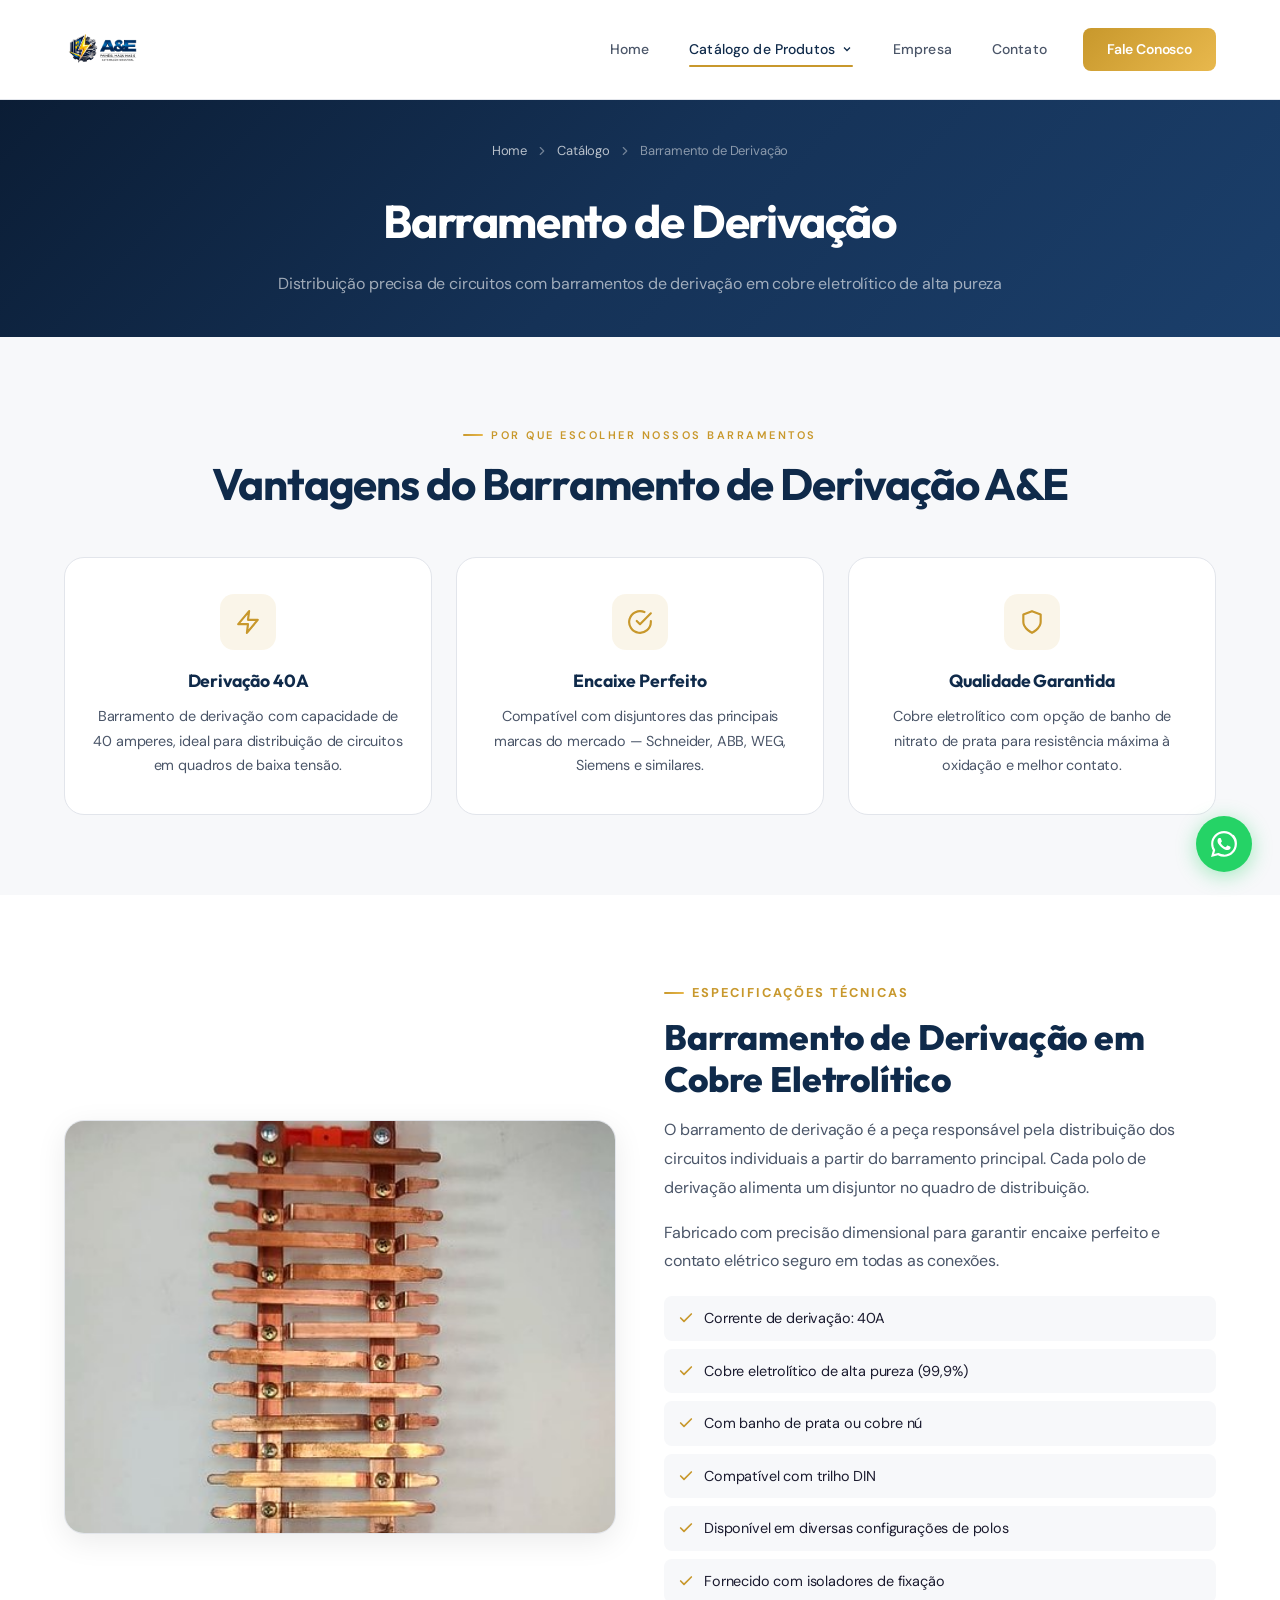
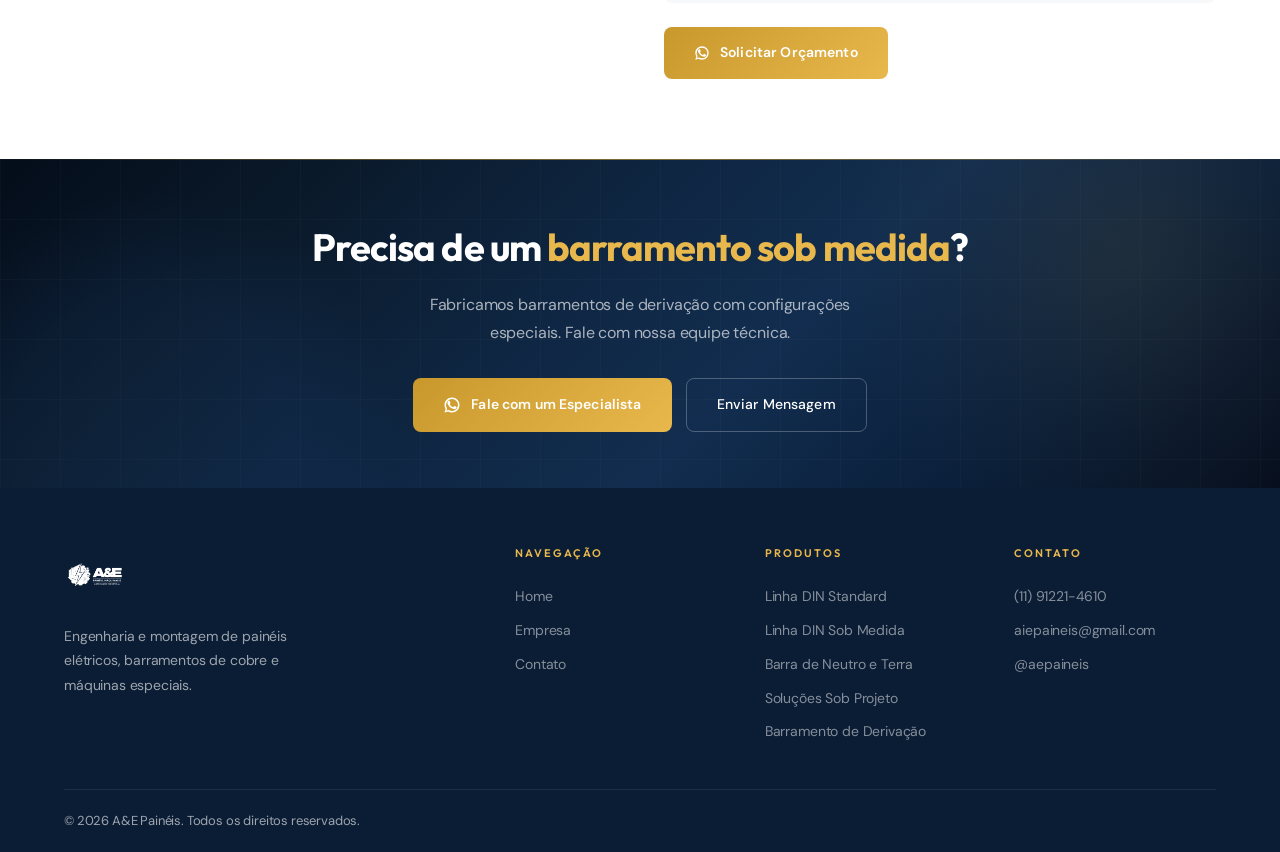
==== commit 63df4350: "Fundo hero completo com orbs e grid nas secoes CTA" ====
--- a/barramento-derivacao.html
+++ b/barramento-derivacao.html
@@ -166,6 +166,8 @@
 
 <!-- CTA -->
 <section class="cta-section">
+    <div class="cta-pattern"></div>
+    <div class="cta-glow-line"></div>
     <div class="wrap">
         <div class="cta-box reveal">
             <h2>Precisa de um <span style="color:var(--accent-light)">barramento sob medida</span>?</h2>
--- a/styles.css
+++ b/styles.css
@@ -576,16 +576,43 @@
 /* =========================================
    CTA
    ========================================= */
-.cta-section { padding:80px 0; }
+.cta-section {
+    padding:0;
+    background: linear-gradient(135deg, #040d1a 0%, #0a1929 20%, #0f2744 45%, #122d4f 60%, #0a1f3a 80%, #060e1e 100%);
+    position:relative;overflow:hidden;
+}
+.cta-section::before {
+    content:'';position:absolute;
+    width:600px;height:600px;
+    top:-200px;right:-150px;
+    background:radial-gradient(circle, rgba(200,152,44,0.10) 0%, rgba(200,152,44,0.03) 40%, transparent 70%);
+    border-radius:50%;
+    animation:heroOrb1 8s ease-in-out infinite;
+}
+.cta-section::after {
+    content:'';position:absolute;
+    width:500px;height:500px;
+    bottom:-200px;left:-100px;
+    background:radial-gradient(circle, rgba(27,63,107,0.20) 0%, rgba(59,130,246,0.06) 40%, transparent 70%);
+    border-radius:50%;
+    animation:heroOrb2 10s ease-in-out infinite;
+}
+.cta-section .cta-pattern {
+    position:absolute;inset:0;
+    background-image:
+        linear-gradient(rgba(255,255,255,0.02) 1px, transparent 1px),
+        linear-gradient(90deg, rgba(255,255,255,0.02) 1px, transparent 1px);
+    background-size:60px 60px;
+    z-index:0;
+}
+.cta-section .cta-glow-line {
+    position:absolute;top:0;left:0;right:0;height:1px;
+    background:linear-gradient(90deg, transparent 0%, rgba(200,152,44,0.4) 30%, rgba(200,152,44,0.6) 50%, rgba(200,152,44,0.4) 70%, transparent 100%);
+    z-index:2;
+}
 .cta-box {
-    background:var(--gradient-hero);
-    border-radius:var(--radius-lg);
-    padding:64px 48px;text-align:center;
-    position:relative;overflow:hidden;
-}
-.cta-box::before {
-    content:'';position:absolute;inset:0;
-    background:url("data:image/svg+xml,%3Csvg width='60' height='60' viewBox='0 0 60 60' xmlns='http://www.w3.org/2000/svg'%3E%3Cg fill='none' fill-rule='evenodd'%3E%3Cg fill='%23ffffff' fill-opacity='0.03'%3E%3Cpath d='M36 34v-4h-2v4h-4v2h4v4h2v-4h4v-2h-4zm0-30V0h-2v4h-4v2h4v4h2V6h4V4h-4zM6 34v-4H4v4H0v2h4v4h2v-4h4v-2H6zM6 4V0H4v4H0v2h4v4h2V6h4V4H6z'/%3E%3C/g%3E%3C/g%3E%3C/svg%3E");
+    padding:56px 48px;text-align:center;
+    position:relative;z-index:1;
 }
 .cta-box h2 {
     font-family:var(--font-display);font-size:clamp(24px,3.5vw,38px);
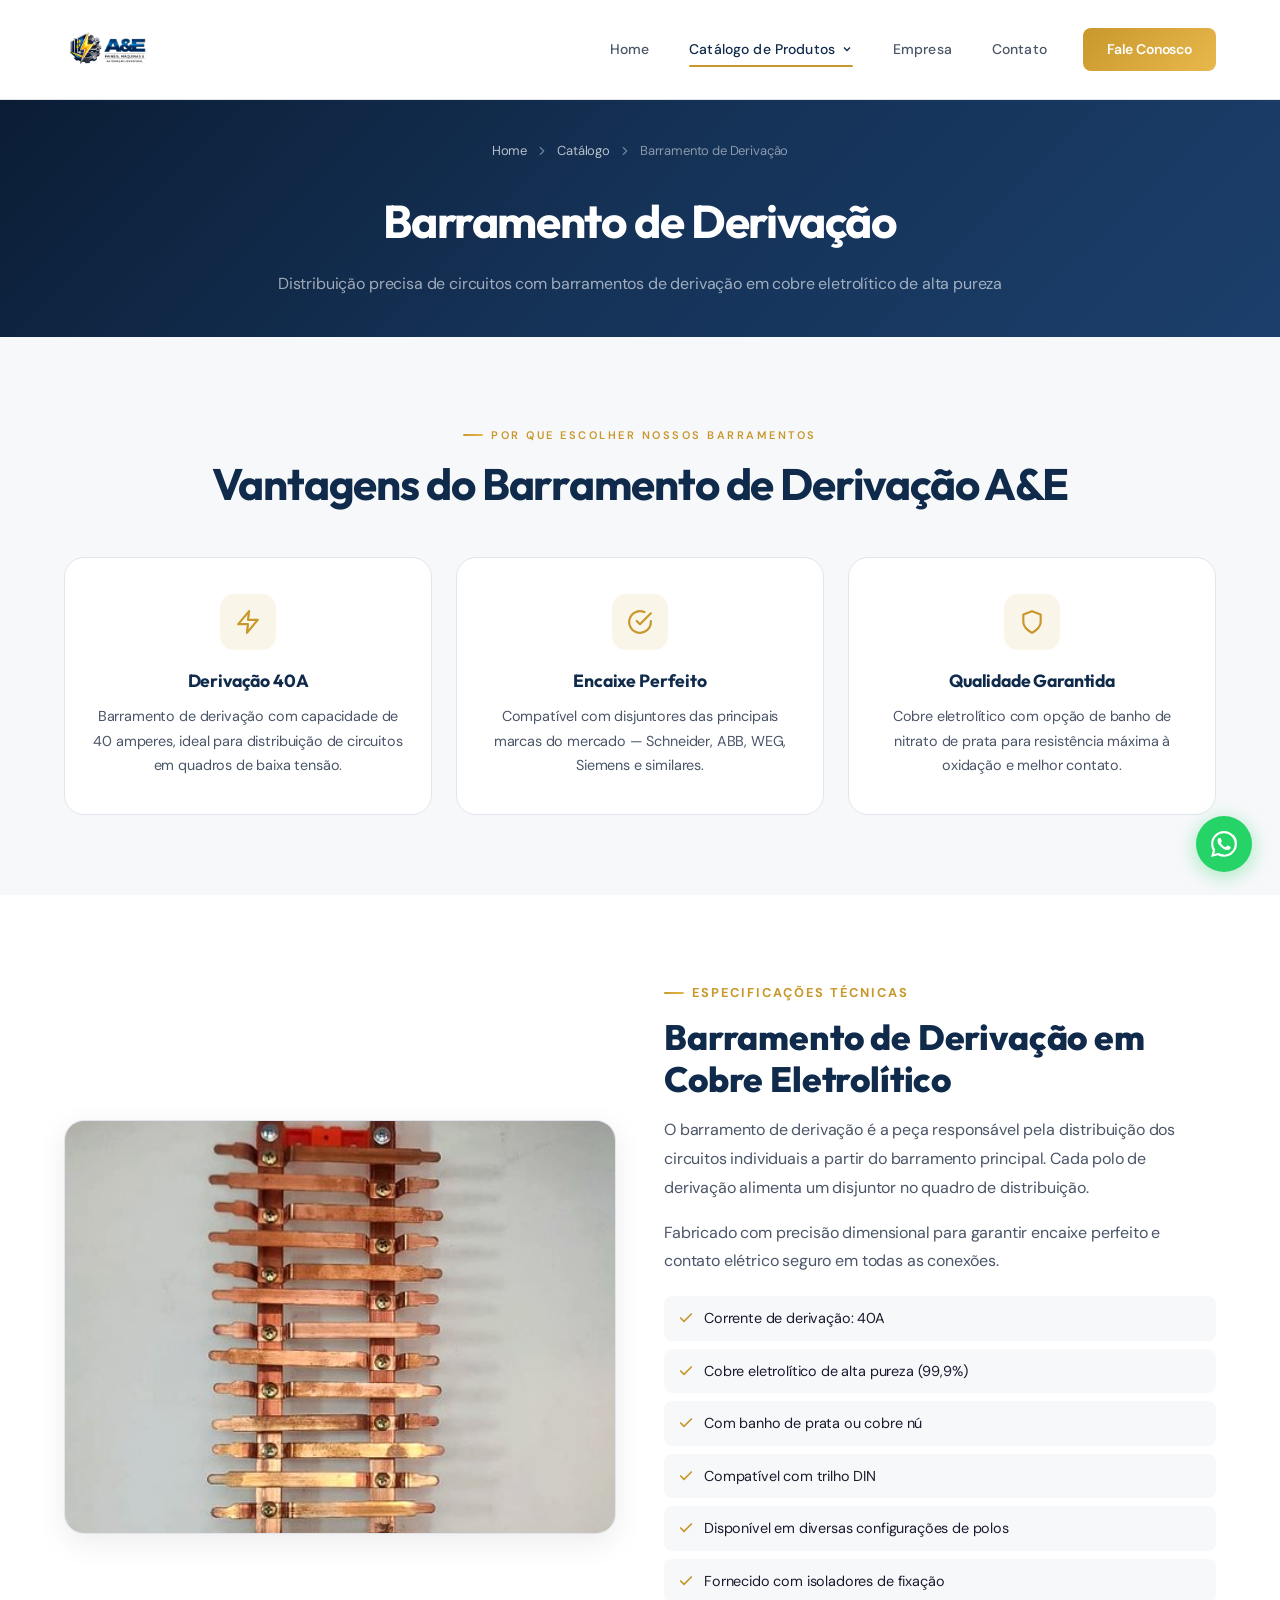
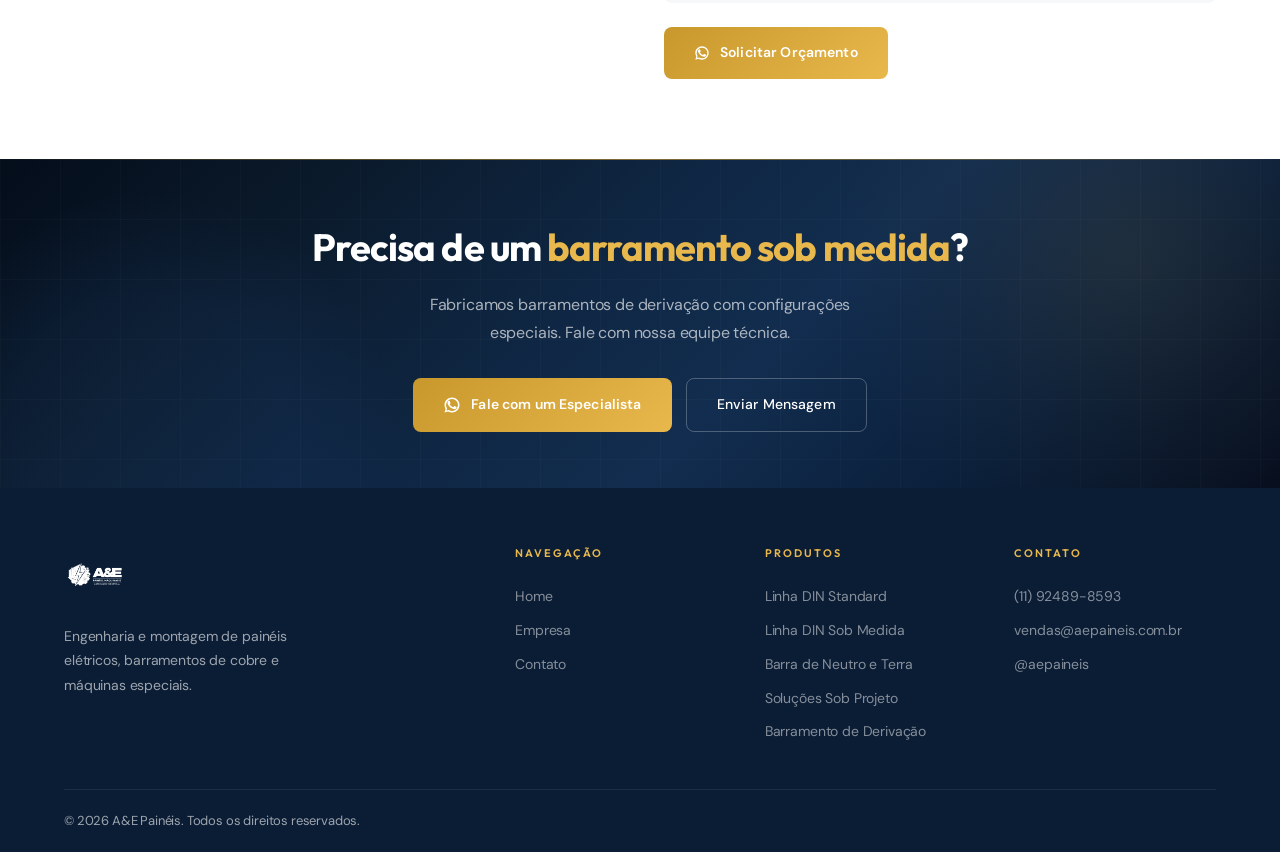
==== commit 1b54407c: "Atualizar contatos: email e WhatsApp" ====
--- a/barramento-derivacao.html
+++ b/barramento-derivacao.html
@@ -155,7 +155,7 @@
                     <div class="deriv-spec-item"><svg viewBox="0 0 24 24"><polyline points="20 6 9 17 4 12"/></svg><span>Disponível em diversas configurações de polos</span></div>
                     <div class="deriv-spec-item"><svg viewBox="0 0 24 24"><polyline points="20 6 9 17 4 12"/></svg><span>Fornecido com isoladores de fixação</span></div>
                 </div>
-                <a href="https://wa.me/5511912214610?text=Olá! Gostaria de orçamento para Barramento de Derivação." target="_blank" class="btn-primary">
+                <a href="https://wa.me/5511924898593?text=Olá! Gostaria de orçamento para Barramento de Derivação." target="_blank" class="btn-primary">
                     <svg viewBox="0 0 24 24" fill="currentColor" style="width:16px;height:16px"><path d="M17.472 14.382c-.297-.149-1.758-.867-2.03-.967-.273-.099-.471-.148-.67.15-.197.297-.767.966-.94 1.164-.173.199-.347.223-.644.075-.297-.15-1.255-.463-2.39-1.475-.883-.788-1.48-1.761-1.653-2.059-.173-.297-.018-.458.13-.606.134-.133.298-.347.446-.52.149-.174.198-.298.298-.497.099-.198.05-.371-.025-.52-.075-.149-.669-1.612-.916-2.207-.242-.579-.487-.5-.669-.51l-.57-.01c-.198 0-.52.074-.792.372-.272.297-1.04 1.016-1.04 2.479 0 1.462 1.065 2.875 1.213 3.074.149.198 2.096 3.2 5.077 4.487.709.306 1.262.489 1.694.625.712.227 1.36.195 1.871.118.571-.085 1.758-.719 2.006-1.413.248-.694.248-1.289.173-1.413-.074-.124-.272-.198-.57-.347z"/><path d="M12 2C6.477 2 2 6.477 2 12c0 1.89.525 3.66 1.438 5.168L2 22l4.832-1.438A9.955 9.955 0 0012 22c5.523 0 10-4.477 10-10S17.523 2 12 2zm0 18a8 8 0 01-4.243-1.214l-.252-.149-2.868.852.852-2.868-.168-.268A8 8 0 1112 20z"/></svg>
                     Solicitar Orçamento
                 </a>
@@ -173,7 +173,7 @@
             <h2>Precisa de um <span style="color:var(--accent-light)">barramento sob medida</span>?</h2>
             <p>Fabricamos barramentos de derivação com configurações especiais. Fale com nossa equipe técnica.</p>
             <div class="cta-actions">
-                <a href="https://wa.me/5511912214610" target="_blank" class="btn-primary">
+                <a href="https://wa.me/5511924898593" target="_blank" class="btn-primary">
                     <svg viewBox="0 0 24 24" fill="currentColor" style="width:18px;height:18px"><path d="M17.472 14.382c-.297-.149-1.758-.867-2.03-.967-.273-.099-.471-.148-.67.15-.197.297-.767.966-.94 1.164-.173.199-.347.223-.644.075-.297-.15-1.255-.463-2.39-1.475-.883-.788-1.48-1.761-1.653-2.059-.173-.297-.018-.458.13-.606.134-.133.298-.347.446-.52.149-.174.198-.298.298-.497.099-.198.05-.371-.025-.52-.075-.149-.669-1.612-.916-2.207-.242-.579-.487-.5-.669-.51l-.57-.01c-.198 0-.52.074-.792.372-.272.297-1.04 1.016-1.04 2.479 0 1.462 1.065 2.875 1.213 3.074.149.198 2.096 3.2 5.077 4.487.709.306 1.262.489 1.694.625.712.227 1.36.195 1.871.118.571-.085 1.758-.719 2.006-1.413.248-.694.248-1.289.173-1.413-.074-.124-.272-.198-.57-.347z"/><path d="M12 2C6.477 2 2 6.477 2 12c0 1.89.525 3.66 1.438 5.168L2 22l4.832-1.438A9.955 9.955 0 0012 22c5.523 0 10-4.477 10-10S17.523 2 12 2zm0 18a8 8 0 01-4.243-1.214l-.252-.149-2.868.852.852-2.868-.168-.268A8 8 0 1112 20z"/></svg>
                     Fale com um Especialista
                 </a>
@@ -193,13 +193,13 @@
             </div>
             <div class="footer-col"><h4>Navegação</h4><a href="index.html">Home</a><a href="empresa.html">Empresa</a><a href="contato.html">Contato</a></div>
             <div class="footer-col"><h4>Produtos</h4><a href="barramento-padrao-din.html">Linha DIN Standard</a><a href="barramento-especial-din.html">Linha DIN Sob Medida</a><a href="barramento-neutro-terra.html">Barra de Neutro e Terra</a><a href="barramentos-especiais.html">Soluções Sob Projeto</a><a href="barramento-derivacao.html">Barramento de Derivação</a></div>
-            <div class="footer-col"><h4>Contato</h4><a href="tel:+5511912214610">(11) 91221-4610</a><a href="mailto:aiepaineis@gmail.com">aiepaineis@gmail.com</a><a href="https://instagram.com/aepaineis" target="_blank">@aepaineis</a></div>
+            <div class="footer-col"><h4>Contato</h4><a href="tel:+5511924898593">(11) 92489-8593</a><a href="mailto:vendas@aepaineis.com.br">vendas@aepaineis.com.br</a><a href="https://instagram.com/aepaineis" target="_blank">@aepaineis</a></div>
         </div>
         <div class="footer-bottom"><p>&copy; 2026 A&E Painéis. Todos os direitos reservados.</p></div>
     </div>
 </footer>
 
-<a href="https://wa.me/5511912214610" target="_blank" class="whatsapp-float" aria-label="WhatsApp">
+<a href="https://wa.me/5511924898593" target="_blank" class="whatsapp-float" aria-label="WhatsApp">
     <svg viewBox="0 0 24 24"><path d="M17.472 14.382c-.297-.149-1.758-.867-2.03-.967-.273-.099-.471-.148-.67.15-.197.297-.767.966-.94 1.164-.173.199-.347.223-.644.075-.297-.15-1.255-.463-2.39-1.475-.883-.788-1.48-1.761-1.653-2.059-.173-.297-.018-.458.13-.606.134-.133.298-.347.446-.52.149-.174.198-.298.298-.497.099-.198.05-.371-.025-.52-.075-.149-.669-1.612-.916-2.207-.242-.579-.487-.5-.669-.51l-.57-.01c-.198 0-.52.074-.792.372-.272.297-1.04 1.016-1.04 2.479 0 1.462 1.065 2.875 1.213 3.074.149.198 2.096 3.2 5.077 4.487.709.306 1.262.489 1.694.625.712.227 1.36.195 1.871.118.571-.085 1.758-.719 2.006-1.413.248-.694.248-1.289.173-1.413-.074-.124-.272-.198-.57-.347m-5.421 7.403h-.004a9.87 9.87 0 01-5.031-1.378l-.361-.214-3.741.982.998-3.648-.235-.374A9.86 9.86 0 012.087 12c.003-5.45 4.437-9.884 9.888-9.884 2.64 0 5.122 1.03 6.988 2.898a9.825 9.825 0 012.893 6.994c-.003 5.45-4.437 9.884-9.885 9.884m8.413-18.297A11.815 11.815 0 0012.05 0C5.495 0 .16 5.335.157 11.892c0 2.096.547 4.142 1.588 5.945L.057 24l6.305-1.654a11.882 11.882 0 005.683 1.448h.005c6.554 0 11.89-5.335 11.893-11.893A11.821 11.821 0 0020.885 3.488"/></svg>
 </a>
 
--- a/styles.css
+++ b/styles.css
@@ -72,7 +72,7 @@
 }
 
 .logo { display:flex;align-items:center;gap:0; }
-.logo img { height:80px;width:auto; }
+.logo img { height:90px;width:auto;max-height:calc(var(--header-h) - 10px); }
 
 /* Nav */
 .nav { display:flex;align-items:center;gap:0; }
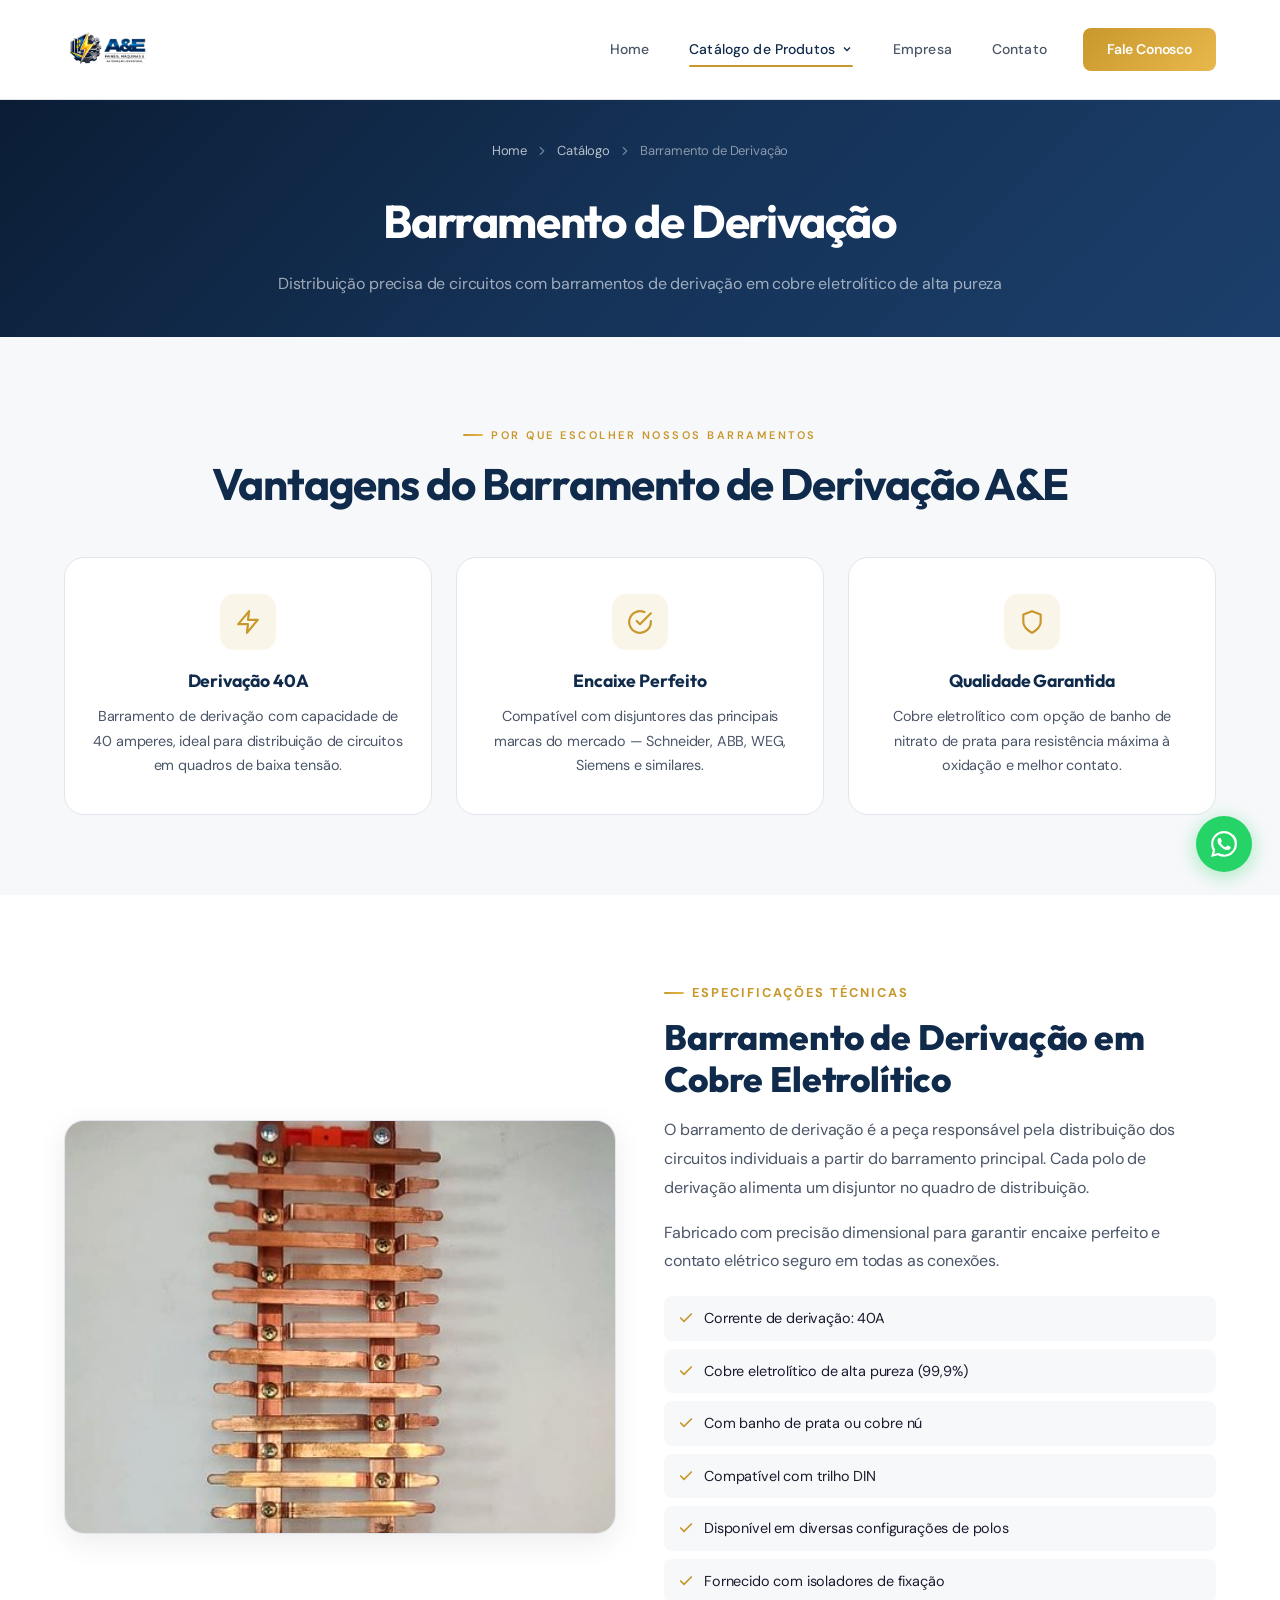
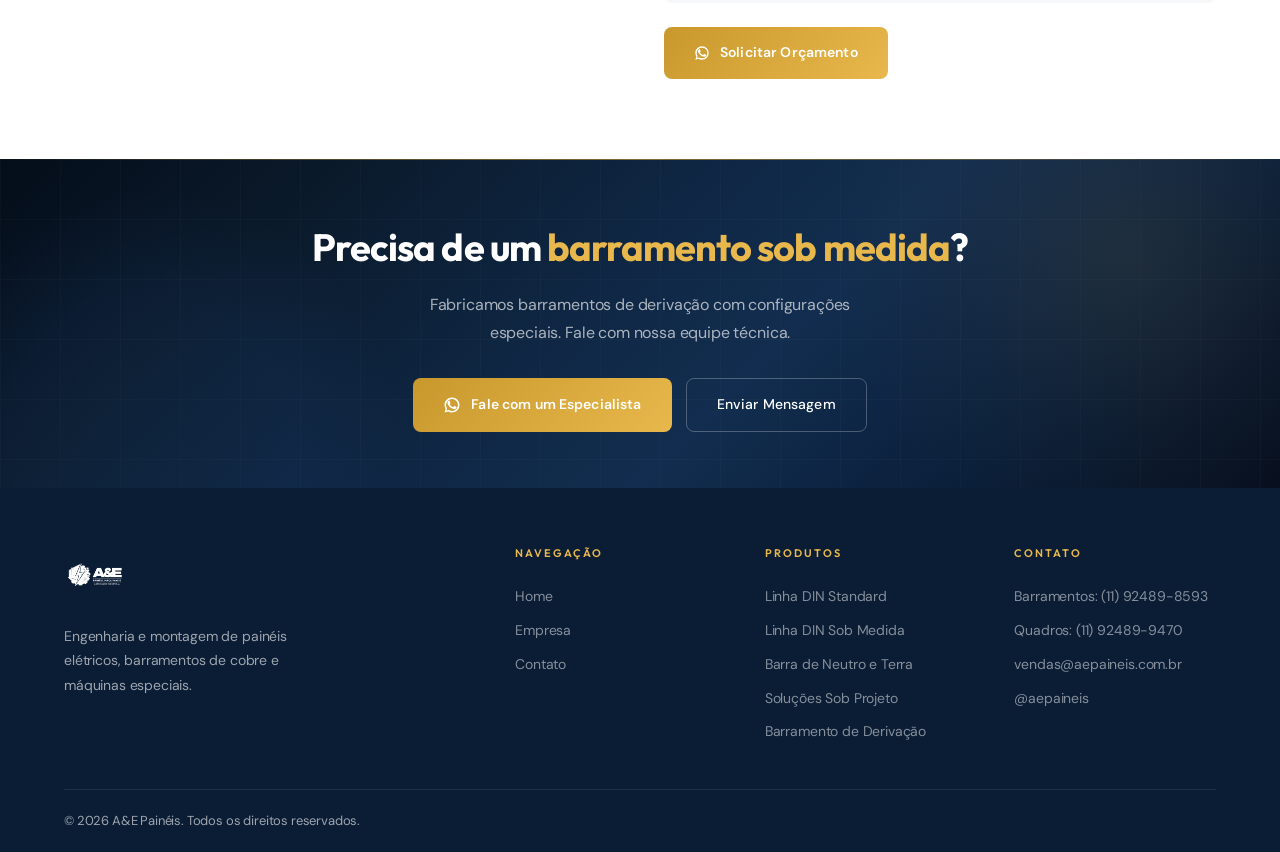
==== commit 8c010032: "Atualizar contatos: email e dois WhatsApp" ====
--- a/barramento-derivacao.html
+++ b/barramento-derivacao.html
@@ -193,7 +193,7 @@
             </div>
             <div class="footer-col"><h4>Navegação</h4><a href="index.html">Home</a><a href="empresa.html">Empresa</a><a href="contato.html">Contato</a></div>
             <div class="footer-col"><h4>Produtos</h4><a href="barramento-padrao-din.html">Linha DIN Standard</a><a href="barramento-especial-din.html">Linha DIN Sob Medida</a><a href="barramento-neutro-terra.html">Barra de Neutro e Terra</a><a href="barramentos-especiais.html">Soluções Sob Projeto</a><a href="barramento-derivacao.html">Barramento de Derivação</a></div>
-            <div class="footer-col"><h4>Contato</h4><a href="tel:+5511924898593">(11) 92489-8593</a><a href="mailto:vendas@aepaineis.com.br">vendas@aepaineis.com.br</a><a href="https://instagram.com/aepaineis" target="_blank">@aepaineis</a></div>
+            <div class="footer-col"><h4>Contato</h4><a href="https://wa.me/5511924898593" target="_blank">Barramentos: (11) 92489-8593</a><a href="https://wa.me/5511924899470" target="_blank">Quadros: (11) 92489-9470</a><a href="mailto:vendas@aepaineis.com.br">vendas@aepaineis.com.br</a><a href="https://instagram.com/aepaineis" target="_blank">@aepaineis</a></div>
         </div>
         <div class="footer-bottom"><p>&copy; 2026 A&E Painéis. Todos os direitos reservados.</p></div>
     </div>
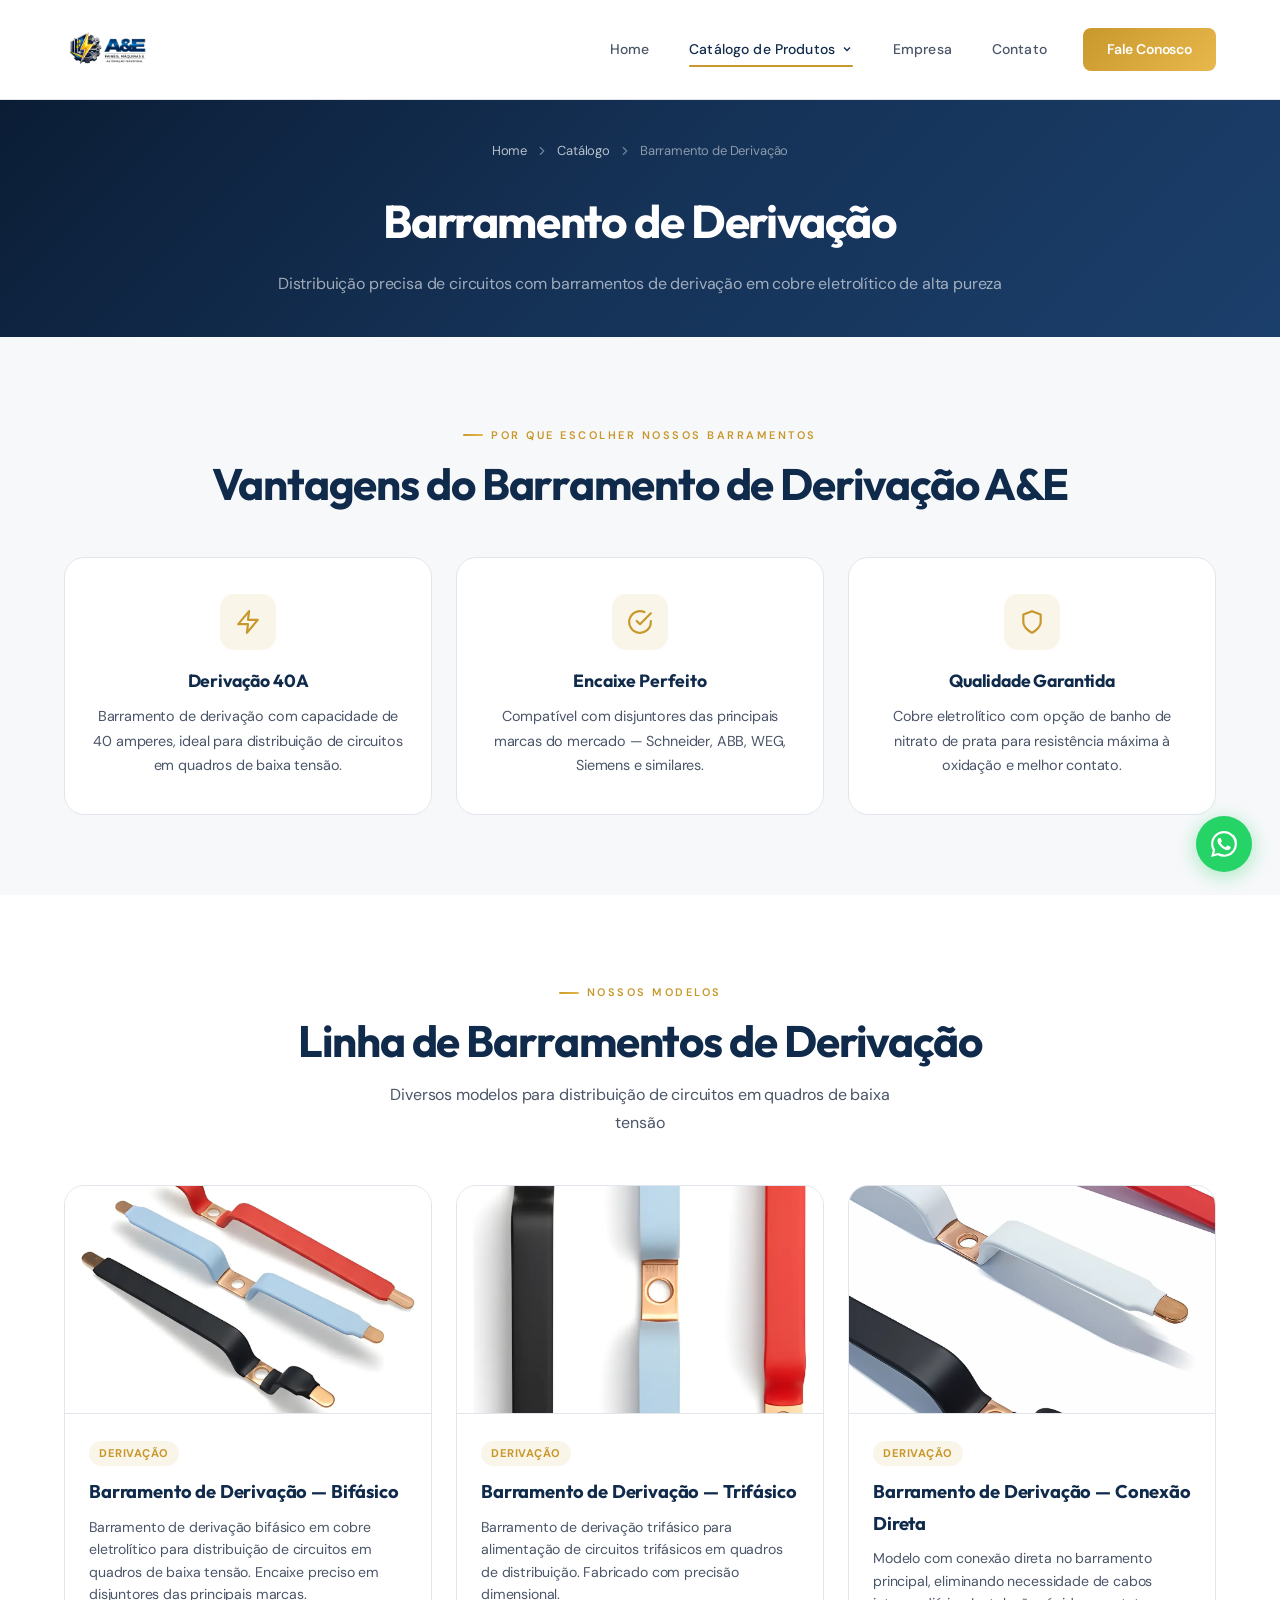
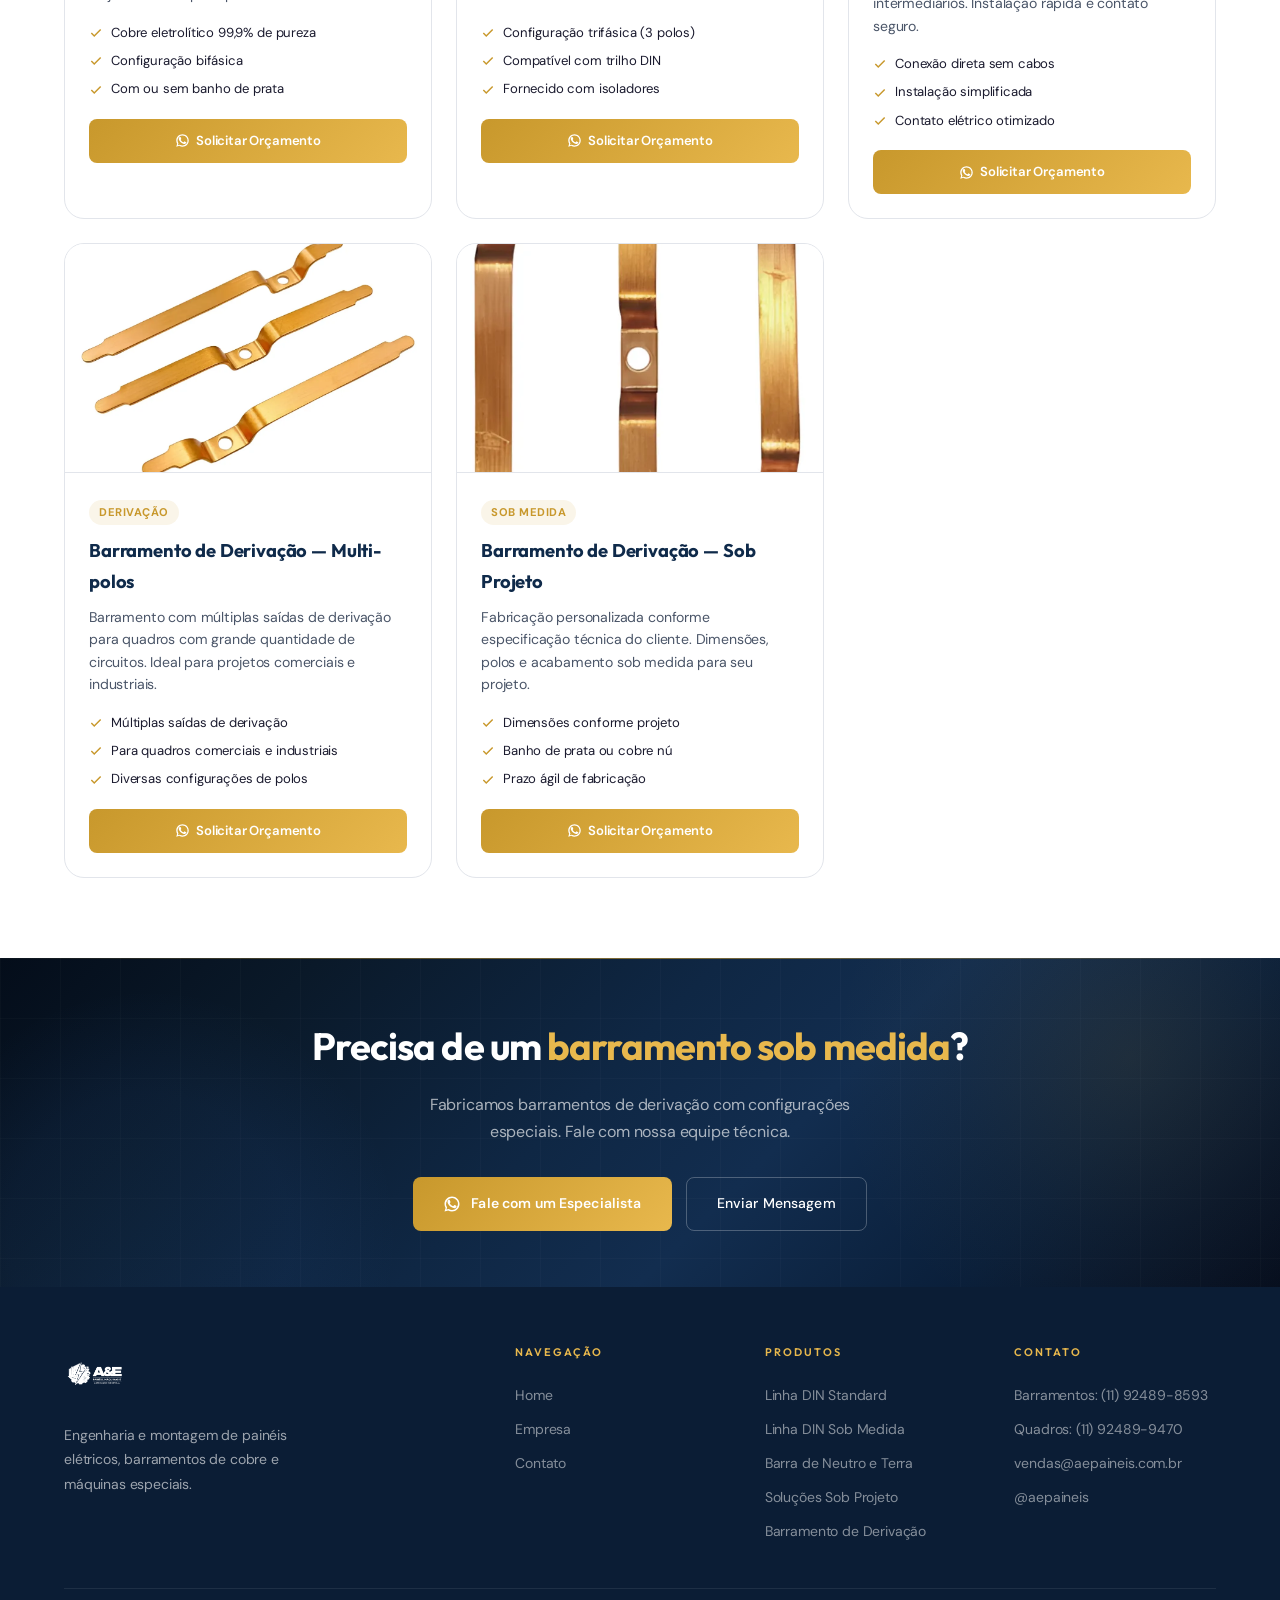
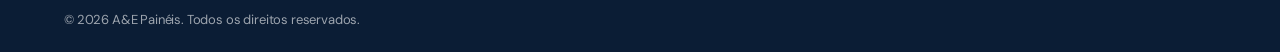
==== commit d5f6c3e7: "Fotos reais nas páginas de derivação e neutro/terra" ====
--- a/barramento-derivacao.html
+++ b/barramento-derivacao.html
@@ -30,26 +30,40 @@
     .deriv-feat h3 { font-family:var(--font-display);font-size:1.1rem;font-weight:700;color:var(--primary);margin-bottom:8px; }
     .deriv-feat p { font-size:0.9rem;color:var(--text-secondary);line-height:1.7; }
 
-    /* Product Detail */
-    .deriv-detail { padding:80px 0;background:var(--bg); }
-    .deriv-detail-grid { display:grid;grid-template-columns:1fr 1fr;gap:48px;align-items:center; }
-    .deriv-detail-img {
-        aspect-ratio:4/3;border-radius:var(--radius-lg);overflow:hidden;
-        background:var(--bg-light);display:flex;align-items:center;justify-content:center;
-        border:1px solid var(--border);box-shadow:var(--shadow);
-    }
-    .deriv-detail-img svg { width:64px;height:64px;stroke:var(--text-muted);fill:none;stroke-width:1;opacity:0.3; }
-    .deriv-detail-img img { width:100%;height:100%;object-fit:cover; }
-    .deriv-detail-content .section-label { font-size:0.8rem;font-weight:700;letter-spacing:2px;text-transform:uppercase;color:var(--accent);margin-bottom:12px; }
-    .deriv-detail-content h2 { font-family:var(--font-display);font-size:clamp(1.6rem,3vw,2.2rem);font-weight:800;color:var(--primary);line-height:1.2;margin-bottom:16px; }
-    .deriv-detail-content p { color:var(--text-secondary);font-size:1rem;line-height:1.8;margin-bottom:16px; }
-    .deriv-specs-list { display:flex;flex-direction:column;gap:8px;margin:20px 0 24px; }
-    .deriv-spec-item {
-        display:flex;align-items:center;gap:10px;
-        padding:10px 14px;background:var(--bg-light);border-radius:var(--radius-sm);
-    }
-    .deriv-spec-item svg { width:16px;height:16px;stroke:var(--accent);fill:none;stroke-width:2.5;flex-shrink:0;stroke-linecap:round;stroke-linejoin:round; }
-    .deriv-spec-item span { font-size:0.9rem;color:var(--text); }
+    /* Product Cards */
+    .product-cards-grid { display:grid;grid-template-columns:repeat(auto-fill,minmax(320px,1fr));gap:24px;margin-top:48px; }
+    .pcard {
+        background:#fff;border:1px solid var(--border);border-radius:var(--radius-lg);
+        overflow:hidden;transition:all 0.35s;position:relative;
+    }
+    .pcard:hover { border-color:var(--accent);box-shadow:var(--shadow-lg);transform:translateY(-4px); }
+    .pcard-img {
+        width:100%;aspect-ratio:16/10;background:var(--bg-light);
+        display:flex;align-items:center;justify-content:center;
+        border-bottom:1px solid var(--border);overflow:hidden;
+    }
+    .pcard-img img { width:100%;height:100%;object-fit:cover; }
+    .pcard-body { padding:24px; }
+    .pcard-badge {
+        display:inline-block;padding:3px 10px;border-radius:100px;
+        background:var(--accent-glow);font-size:0.7rem;font-weight:700;
+        color:var(--accent);text-transform:uppercase;letter-spacing:0.5px;margin-bottom:10px;
+    }
+    .pcard-body h3 { font-family:var(--font-display);font-size:1.15rem;font-weight:700;color:var(--primary);margin-bottom:8px; }
+    .pcard-body p { font-size:0.88rem;color:var(--text-secondary);line-height:1.6;margin-bottom:16px; }
+    .pcard-specs { display:flex;flex-direction:column;gap:6px;margin-bottom:18px; }
+    .pcard-spec { display:flex;align-items:center;gap:8px;font-size:0.82rem;color:var(--text); }
+    .pcard-spec svg { width:14px;height:14px;stroke:var(--accent);fill:none;stroke-width:2.5;flex-shrink:0; }
+    .pcard-actions { display:flex;gap:8px; }
+    .pcard-btn {
+        flex:1;display:inline-flex;align-items:center;justify-content:center;gap:6px;
+        padding:11px 16px;border-radius:var(--radius-sm);border:none;cursor:pointer;
+        font-family:var(--font-main);font-weight:600;font-size:0.82rem;
+        transition:all 0.25s;text-decoration:none;
+    }
+    .pcard-btn-primary { background:var(--gradient-accent);color:#fff; }
+    .pcard-btn-primary:hover { transform:translateY(-2px);box-shadow:0 8px 25px rgba(200,152,44,0.3); }
+    .pcard-btn svg { width:15px;height:15px; }
 
     @media(max-width:1024px) {
         .deriv-features { grid-template-columns:1fr; }
@@ -83,6 +97,7 @@
                     <a href="barramento-neutro-terra.html"><svg viewBox="0 0 24 24" stroke-linecap="round" stroke-linejoin="round"><path d="M13 2L3 14h9l-1 8 10-12h-9l1-8z"/></svg>Barra de Neutro e Terra</a>
                     <a href="barramentos-especiais.html"><svg viewBox="0 0 24 24" stroke-linecap="round" stroke-linejoin="round"><path d="M13 2L3 14h9l-1 8 10-12h-9l1-8z"/></svg>Soluções Sob Projeto</a>
                     <a href="barramento-derivacao.html"><svg viewBox="0 0 24 24" stroke-linecap="round" stroke-linejoin="round"><path d="M13 2L3 14h9l-1 8 10-12h-9l1-8z"/></svg>Barramento de Derivação</a>
+                    <a href="catalogo.html#maquinas" onclick="setTimeout(function(){filterCards(\x27maquina\x27)},500)"><svg viewBox="0 0 24 24" stroke-linecap="round" stroke-linejoin="round"><path d="M12 2v4m0 12v4M4.93 4.93l2.83 2.83m8.48 8.48l2.83 2.83M2 12h4m12 0h4M4.93 19.07l2.83-2.83m8.48-8.48l2.83-2.83"/></svg>Máquinas Especiais</a>
                 </div>
             </div>
             <a href="empresa.html" class="nav-link">Empresa</a>
@@ -135,30 +150,99 @@
     </div>
 </section>
 
-<!-- DETALHES DO PRODUTO -->
-<section class="deriv-detail">
-    <div class="wrap">
-        <div class="deriv-detail-grid">
-            <div class="deriv-detail-img reveal">
-                <img src="img/barramento-bifasico-1.jpg" alt="Barramento de Derivação A&E Painéis">
-            </div>
-            <div class="deriv-detail-content reveal reveal-d2">
-                <div class="section-label">Especificações Técnicas</div>
-                <h2>Barramento de Derivação em Cobre Eletrolítico</h2>
-                <p>O barramento de derivação é a peça responsável pela distribuição dos circuitos individuais a partir do barramento principal. Cada polo de derivação alimenta um disjuntor no quadro de distribuição.</p>
-                <p>Fabricado com precisão dimensional para garantir encaixe perfeito e contato elétrico seguro em todas as conexões.</p>
-                <div class="deriv-specs-list">
-                    <div class="deriv-spec-item"><svg viewBox="0 0 24 24"><polyline points="20 6 9 17 4 12"/></svg><span>Corrente de derivação: 40A</span></div>
-                    <div class="deriv-spec-item"><svg viewBox="0 0 24 24"><polyline points="20 6 9 17 4 12"/></svg><span>Cobre eletrolítico de alta pureza (99,9%)</span></div>
-                    <div class="deriv-spec-item"><svg viewBox="0 0 24 24"><polyline points="20 6 9 17 4 12"/></svg><span>Com banho de prata ou cobre nú</span></div>
-                    <div class="deriv-spec-item"><svg viewBox="0 0 24 24"><polyline points="20 6 9 17 4 12"/></svg><span>Compatível com trilho DIN</span></div>
-                    <div class="deriv-spec-item"><svg viewBox="0 0 24 24"><polyline points="20 6 9 17 4 12"/></svg><span>Disponível em diversas configurações de polos</span></div>
-                    <div class="deriv-spec-item"><svg viewBox="0 0 24 24"><polyline points="20 6 9 17 4 12"/></svg><span>Fornecido com isoladores de fixação</span></div>
-                </div>
-                <a href="https://wa.me/5511924898593?text=Olá! Gostaria de orçamento para Barramento de Derivação." target="_blank" class="btn-primary">
-                    <svg viewBox="0 0 24 24" fill="currentColor" style="width:16px;height:16px"><path d="M17.472 14.382c-.297-.149-1.758-.867-2.03-.967-.273-.099-.471-.148-.67.15-.197.297-.767.966-.94 1.164-.173.199-.347.223-.644.075-.297-.15-1.255-.463-2.39-1.475-.883-.788-1.48-1.761-1.653-2.059-.173-.297-.018-.458.13-.606.134-.133.298-.347.446-.52.149-.174.198-.298.298-.497.099-.198.05-.371-.025-.52-.075-.149-.669-1.612-.916-2.207-.242-.579-.487-.5-.669-.51l-.57-.01c-.198 0-.52.074-.792.372-.272.297-1.04 1.016-1.04 2.479 0 1.462 1.065 2.875 1.213 3.074.149.198 2.096 3.2 5.077 4.487.709.306 1.262.489 1.694.625.712.227 1.36.195 1.871.118.571-.085 1.758-.719 2.006-1.413.248-.694.248-1.289.173-1.413-.074-.124-.272-.198-.57-.347z"/><path d="M12 2C6.477 2 2 6.477 2 12c0 1.89.525 3.66 1.438 5.168L2 22l4.832-1.438A9.955 9.955 0 0012 22c5.523 0 10-4.477 10-10S17.523 2 12 2zm0 18a8 8 0 01-4.243-1.214l-.252-.149-2.868.852.852-2.868-.168-.268A8 8 0 1112 20z"/></svg>
-                    Solicitar Orçamento
-                </a>
+<!-- PRODUTOS -->
+<section class="section">
+    <div class="wrap">
+        <div class="section-header reveal" style="text-align:center">
+            <div class="section-label">Nossos Modelos</div>
+            <h2 class="section-title">Linha de Barramentos de Derivação</h2>
+            <p class="section-sub">Diversos modelos para distribuição de circuitos em quadros de baixa tensão</p>
+        </div>
+        <div class="product-cards-grid">
+            <!-- 1 -->
+            <div class="pcard reveal reveal-d1">
+                <div class="pcard-img"><img src="img/bar-derivacao-01.webp" alt="Barramento de Derivação Modelo 1 A&E Painéis"></div>
+                <div class="pcard-body">
+                    <span class="pcard-badge">Derivação</span>
+                    <h3>Barramento de Derivação — Bifásico</h3>
+                    <p>Barramento de derivação bifásico em cobre eletrolítico para distribuição de circuitos em quadros de baixa tensão. Encaixe preciso em disjuntores das principais marcas.</p>
+                    <div class="pcard-specs">
+                        <div class="pcard-spec"><svg viewBox="0 0 24 24"><polyline points="20 6 9 17 4 12"/></svg><span>Cobre eletrolítico 99,9% de pureza</span></div>
+                        <div class="pcard-spec"><svg viewBox="0 0 24 24"><polyline points="20 6 9 17 4 12"/></svg><span>Configuração bifásica</span></div>
+                        <div class="pcard-spec"><svg viewBox="0 0 24 24"><polyline points="20 6 9 17 4 12"/></svg><span>Com ou sem banho de prata</span></div>
+                    </div>
+                    <div class="pcard-actions">
+                        <a href="https://wa.me/5511924898593?text=Olá! Gostaria de orçamento para Barramento de Derivação Bifásico." target="_blank" class="pcard-btn pcard-btn-primary"><svg viewBox="0 0 24 24" fill="currentColor"><path d="M17.472 14.382c-.297-.149-1.758-.867-2.03-.967-.273-.099-.471-.148-.67.15-.197.297-.767.966-.94 1.164-.173.199-.347.223-.644.075-.297-.15-1.255-.463-2.39-1.475-.883-.788-1.48-1.761-1.653-2.059-.173-.297-.018-.458.13-.606.134-.133.298-.347.446-.52.149-.174.198-.298.298-.497.099-.198.05-.371-.025-.52-.075-.149-.669-1.612-.916-2.207-.242-.579-.487-.5-.669-.51l-.57-.01c-.198 0-.52.074-.792.372-.272.297-1.04 1.016-1.04 2.479 0 1.462 1.065 2.875 1.213 3.074.149.198 2.096 3.2 5.077 4.487.709.306 1.262.489 1.694.625.712.227 1.36.195 1.871.118.571-.085 1.758-.719 2.006-1.413.248-.694.248-1.289.173-1.413-.074-.124-.272-.198-.57-.347z"/><path d="M12 2C6.477 2 2 6.477 2 12c0 1.89.525 3.66 1.438 5.168L2 22l4.832-1.438A9.955 9.955 0 0012 22c5.523 0 10-4.477 10-10S17.523 2 12 2zm0 18a8 8 0 01-4.243-1.214l-.252-.149-2.868.852.852-2.868-.168-.268A8 8 0 1112 20z"/></svg>Solicitar Orçamento</a>
+                    </div>
+                </div>
+            </div>
+            <!-- 2 -->
+            <div class="pcard reveal reveal-d2">
+                <div class="pcard-img"><img src="img/bar-derivacao-02.webp" alt="Barramento de Derivação Modelo 2 A&E Painéis"></div>
+                <div class="pcard-body">
+                    <span class="pcard-badge">Derivação</span>
+                    <h3>Barramento de Derivação — Trifásico</h3>
+                    <p>Barramento de derivação trifásico para alimentação de circuitos trifásicos em quadros de distribuição. Fabricado com precisão dimensional.</p>
+                    <div class="pcard-specs">
+                        <div class="pcard-spec"><svg viewBox="0 0 24 24"><polyline points="20 6 9 17 4 12"/></svg><span>Configuração trifásica (3 polos)</span></div>
+                        <div class="pcard-spec"><svg viewBox="0 0 24 24"><polyline points="20 6 9 17 4 12"/></svg><span>Compatível com trilho DIN</span></div>
+                        <div class="pcard-spec"><svg viewBox="0 0 24 24"><polyline points="20 6 9 17 4 12"/></svg><span>Fornecido com isoladores</span></div>
+                    </div>
+                    <div class="pcard-actions">
+                        <a href="https://wa.me/5511924898593?text=Olá! Gostaria de orçamento para Barramento de Derivação Trifásico." target="_blank" class="pcard-btn pcard-btn-primary"><svg viewBox="0 0 24 24" fill="currentColor"><path d="M17.472 14.382c-.297-.149-1.758-.867-2.03-.967-.273-.099-.471-.148-.67.15-.197.297-.767.966-.94 1.164-.173.199-.347.223-.644.075-.297-.15-1.255-.463-2.39-1.475-.883-.788-1.48-1.761-1.653-2.059-.173-.297-.018-.458.13-.606.134-.133.298-.347.446-.52.149-.174.198-.298.298-.497.099-.198.05-.371-.025-.52-.075-.149-.669-1.612-.916-2.207-.242-.579-.487-.5-.669-.51l-.57-.01c-.198 0-.52.074-.792.372-.272.297-1.04 1.016-1.04 2.479 0 1.462 1.065 2.875 1.213 3.074.149.198 2.096 3.2 5.077 4.487.709.306 1.262.489 1.694.625.712.227 1.36.195 1.871.118.571-.085 1.758-.719 2.006-1.413.248-.694.248-1.289.173-1.413-.074-.124-.272-.198-.57-.347z"/><path d="M12 2C6.477 2 2 6.477 2 12c0 1.89.525 3.66 1.438 5.168L2 22l4.832-1.438A9.955 9.955 0 0012 22c5.523 0 10-4.477 10-10S17.523 2 12 2zm0 18a8 8 0 01-4.243-1.214l-.252-.149-2.868.852.852-2.868-.168-.268A8 8 0 1112 20z"/></svg>Solicitar Orçamento</a>
+                    </div>
+                </div>
+            </div>
+            <!-- 3 -->
+            <div class="pcard reveal reveal-d3">
+                <div class="pcard-img"><img src="img/bar-derivacao-03.webp" alt="Barramento de Derivação Modelo 3 A&E Painéis"></div>
+                <div class="pcard-body">
+                    <span class="pcard-badge">Derivação</span>
+                    <h3>Barramento de Derivação — Conexão Direta</h3>
+                    <p>Modelo com conexão direta no barramento principal, eliminando necessidade de cabos intermediários. Instalação rápida e contato seguro.</p>
+                    <div class="pcard-specs">
+                        <div class="pcard-spec"><svg viewBox="0 0 24 24"><polyline points="20 6 9 17 4 12"/></svg><span>Conexão direta sem cabos</span></div>
+                        <div class="pcard-spec"><svg viewBox="0 0 24 24"><polyline points="20 6 9 17 4 12"/></svg><span>Instalação simplificada</span></div>
+                        <div class="pcard-spec"><svg viewBox="0 0 24 24"><polyline points="20 6 9 17 4 12"/></svg><span>Contato elétrico otimizado</span></div>
+                    </div>
+                    <div class="pcard-actions">
+                        <a href="https://wa.me/5511924898593?text=Olá! Gostaria de orçamento para Barramento de Derivação Conexão Direta." target="_blank" class="pcard-btn pcard-btn-primary"><svg viewBox="0 0 24 24" fill="currentColor"><path d="M17.472 14.382c-.297-.149-1.758-.867-2.03-.967-.273-.099-.471-.148-.67.15-.197.297-.767.966-.94 1.164-.173.199-.347.223-.644.075-.297-.15-1.255-.463-2.39-1.475-.883-.788-1.48-1.761-1.653-2.059-.173-.297-.018-.458.13-.606.134-.133.298-.347.446-.52.149-.174.198-.298.298-.497.099-.198.05-.371-.025-.52-.075-.149-.669-1.612-.916-2.207-.242-.579-.487-.5-.669-.51l-.57-.01c-.198 0-.52.074-.792.372-.272.297-1.04 1.016-1.04 2.479 0 1.462 1.065 2.875 1.213 3.074.149.198 2.096 3.2 5.077 4.487.709.306 1.262.489 1.694.625.712.227 1.36.195 1.871.118.571-.085 1.758-.719 2.006-1.413.248-.694.248-1.289.173-1.413-.074-.124-.272-.198-.57-.347z"/><path d="M12 2C6.477 2 2 6.477 2 12c0 1.89.525 3.66 1.438 5.168L2 22l4.832-1.438A9.955 9.955 0 0012 22c5.523 0 10-4.477 10-10S17.523 2 12 2zm0 18a8 8 0 01-4.243-1.214l-.252-.149-2.868.852.852-2.868-.168-.268A8 8 0 1112 20z"/></svg>Solicitar Orçamento</a>
+                    </div>
+                </div>
+            </div>
+            <!-- 4 -->
+            <div class="pcard reveal reveal-d1">
+                <div class="pcard-img"><img src="img/bar-derivacao-04.webp" alt="Barramento de Derivação Modelo 4 A&E Painéis"></div>
+                <div class="pcard-body">
+                    <span class="pcard-badge">Derivação</span>
+                    <h3>Barramento de Derivação — Multi-polos</h3>
+                    <p>Barramento com múltiplas saídas de derivação para quadros com grande quantidade de circuitos. Ideal para projetos comerciais e industriais.</p>
+                    <div class="pcard-specs">
+                        <div class="pcard-spec"><svg viewBox="0 0 24 24"><polyline points="20 6 9 17 4 12"/></svg><span>Múltiplas saídas de derivação</span></div>
+                        <div class="pcard-spec"><svg viewBox="0 0 24 24"><polyline points="20 6 9 17 4 12"/></svg><span>Para quadros comerciais e industriais</span></div>
+                        <div class="pcard-spec"><svg viewBox="0 0 24 24"><polyline points="20 6 9 17 4 12"/></svg><span>Diversas configurações de polos</span></div>
+                    </div>
+                    <div class="pcard-actions">
+                        <a href="https://wa.me/5511924898593?text=Olá! Gostaria de orçamento para Barramento de Derivação Multi-polos." target="_blank" class="pcard-btn pcard-btn-primary"><svg viewBox="0 0 24 24" fill="currentColor"><path d="M17.472 14.382c-.297-.149-1.758-.867-2.03-.967-.273-.099-.471-.148-.67.15-.197.297-.767.966-.94 1.164-.173.199-.347.223-.644.075-.297-.15-1.255-.463-2.39-1.475-.883-.788-1.48-1.761-1.653-2.059-.173-.297-.018-.458.13-.606.134-.133.298-.347.446-.52.149-.174.198-.298.298-.497.099-.198.05-.371-.025-.52-.075-.149-.669-1.612-.916-2.207-.242-.579-.487-.5-.669-.51l-.57-.01c-.198 0-.52.074-.792.372-.272.297-1.04 1.016-1.04 2.479 0 1.462 1.065 2.875 1.213 3.074.149.198 2.096 3.2 5.077 4.487.709.306 1.262.489 1.694.625.712.227 1.36.195 1.871.118.571-.085 1.758-.719 2.006-1.413.248-.694.248-1.289.173-1.413-.074-.124-.272-.198-.57-.347z"/><path d="M12 2C6.477 2 2 6.477 2 12c0 1.89.525 3.66 1.438 5.168L2 22l4.832-1.438A9.955 9.955 0 0012 22c5.523 0 10-4.477 10-10S17.523 2 12 2zm0 18a8 8 0 01-4.243-1.214l-.252-.149-2.868.852.852-2.868-.168-.268A8 8 0 1112 20z"/></svg>Solicitar Orçamento</a>
+                    </div>
+                </div>
+            </div>
+            <!-- 5 -->
+            <div class="pcard reveal reveal-d2">
+                <div class="pcard-img"><img src="img/bar-derivacao-05.webp" alt="Barramento de Derivação Modelo 5 A&E Painéis"></div>
+                <div class="pcard-body">
+                    <span class="pcard-badge">Sob Medida</span>
+                    <h3>Barramento de Derivação — Sob Projeto</h3>
+                    <p>Fabricação personalizada conforme especificação técnica do cliente. Dimensões, polos e acabamento sob medida para seu projeto.</p>
+                    <div class="pcard-specs">
+                        <div class="pcard-spec"><svg viewBox="0 0 24 24"><polyline points="20 6 9 17 4 12"/></svg><span>Dimensões conforme projeto</span></div>
+                        <div class="pcard-spec"><svg viewBox="0 0 24 24"><polyline points="20 6 9 17 4 12"/></svg><span>Banho de prata ou cobre nú</span></div>
+                        <div class="pcard-spec"><svg viewBox="0 0 24 24"><polyline points="20 6 9 17 4 12"/></svg><span>Prazo ágil de fabricação</span></div>
+                    </div>
+                    <div class="pcard-actions">
+                        <a href="https://wa.me/5511924898593?text=Olá! Gostaria de orçamento para Barramento de Derivação Sob Medida." target="_blank" class="pcard-btn pcard-btn-primary"><svg viewBox="0 0 24 24" fill="currentColor"><path d="M17.472 14.382c-.297-.149-1.758-.867-2.03-.967-.273-.099-.471-.148-.67.15-.197.297-.767.966-.94 1.164-.173.199-.347.223-.644.075-.297-.15-1.255-.463-2.39-1.475-.883-.788-1.48-1.761-1.653-2.059-.173-.297-.018-.458.13-.606.134-.133.298-.347.446-.52.149-.174.198-.298.298-.497.099-.198.05-.371-.025-.52-.075-.149-.669-1.612-.916-2.207-.242-.579-.487-.5-.669-.51l-.57-.01c-.198 0-.52.074-.792.372-.272.297-1.04 1.016-1.04 2.479 0 1.462 1.065 2.875 1.213 3.074.149.198 2.096 3.2 5.077 4.487.709.306 1.262.489 1.694.625.712.227 1.36.195 1.871.118.571-.085 1.758-.719 2.006-1.413.248-.694.248-1.289.173-1.413-.074-.124-.272-.198-.57-.347z"/><path d="M12 2C6.477 2 2 6.477 2 12c0 1.89.525 3.66 1.438 5.168L2 22l4.832-1.438A9.955 9.955 0 0012 22c5.523 0 10-4.477 10-10S17.523 2 12 2zm0 18a8 8 0 01-4.243-1.214l-.252-.149-2.868.852.852-2.868-.168-.268A8 8 0 1112 20z"/></svg>Solicitar Orçamento</a>
+                    </div>
+                </div>
             </div>
         </div>
     </div>
--- a/styles.css
+++ b/styles.css
@@ -305,16 +305,16 @@
 /* Hero Visual — Carousel */
 .hero-visual { position:relative; }
 .hero-carousel {
-    width:100%;aspect-ratio:4/3;
+    width:100%;aspect-ratio:1/1;
     border-radius:var(--radius-lg);overflow:hidden;
     border:2px solid rgba(255,255,255,0.1);
-    background:rgba(255,255,255,0.05);
+    background:#122d4e;
     position:relative;
     box-shadow:0 25px 80px rgba(0,0,0,0.4), 0 0 40px rgba(200,152,44,0.08);
 }
 .hero-carousel img {
     position:absolute;inset:0;
-    width:100%;height:100%;object-fit:cover;
+    width:100%;height:100%;object-fit:contain;
     opacity:0;
     transition:opacity 1s ease-in-out;
 }
@@ -443,6 +443,167 @@
 .feature-card p {
     font-size:14.5px;color:var(--text-secondary);line-height:1.7;
     font-weight:400;
+}
+
+/* Flip Cards - Especialidades */
+.flip-card {
+    perspective:1000px;
+    height:420px;
+    cursor:pointer;
+}
+/* Override reveal transform for flip cards — translateY breaks 3D perspective */
+.flip-card.reveal {
+    transform:none;
+    transition:opacity 0.7s ease;
+}
+.flip-card.reveal.visible {
+    transform:none;
+}
+.flip-card-inner {
+    position:relative;
+    width:100%;height:100%;
+    transition:transform 0.7s cubic-bezier(0.4,0,0.2,1);
+    transform-style:preserve-3d;
+}
+.flip-card.flipped .flip-card-inner {
+    transform:rotateY(180deg);
+}
+.flip-card-front, .flip-card-back {
+    position:absolute;inset:0;
+    backface-visibility:hidden;
+    border-radius:var(--radius-lg);
+    overflow:hidden;
+}
+.flip-card-front {
+    background:#fff;
+    border:1px solid var(--border);
+    display:flex;flex-direction:column;
+    align-items:center;
+    padding:0;
+    transition:border-color 0.3s, box-shadow 0.3s;
+}
+.flip-card:hover .flip-card-front {
+    border-color:var(--accent);
+    box-shadow:var(--shadow);
+}
+.flip-card-front .flip-img {
+    width:100%;height:260px;
+    overflow:hidden;
+    border-radius:var(--radius-lg) var(--radius-lg) 0 0;
+}
+.flip-card-front .flip-img img {
+    width:100%;height:100%;object-fit:cover;
+    transition:transform 0.5s;
+}
+.flip-card:hover .flip-card-front .flip-img img {
+    transform:scale(1.06);
+}
+.flip-card-front .flip-label {
+    padding:24px 20px 8px;
+    text-align:center;
+}
+.flip-card-front .flip-label h3 {
+    font-family:var(--font-display);font-size:22px;
+    font-weight:800;color:var(--primary);
+    letter-spacing:-0.03em;margin-bottom:6px;
+}
+.flip-card-front .flip-hint {
+    font-size:12px;color:var(--text-secondary);
+    opacity:0.6;margin-top:4px;
+    display:flex;align-items:center;gap:5px;
+    justify-content:center;
+}
+.flip-card-front .flip-hint svg {
+    width:14px;height:14px;stroke:currentColor;fill:none;stroke-width:2;
+}
+.flip-card-back {
+    background:linear-gradient(135deg, var(--primary) 0%, #1b3f6b 100%);
+    transform:rotateY(180deg);
+    display:flex;flex-direction:column;
+    align-items:center;justify-content:center;
+    padding:40px 32px;
+    text-align:center;
+    border:1px solid rgba(200,152,44,0.3);
+}
+.flip-card-back h3 {
+    font-family:var(--font-display);font-size:22px;
+    font-weight:800;color:#fff;
+    letter-spacing:-0.03em;margin-bottom:16px;
+}
+.flip-card-back p {
+    font-size:15px;color:rgba(255,255,255,0.8);
+    line-height:1.8;margin-bottom:24px;
+}
+.flip-card-back .flip-stats {
+    display:flex;gap:24px;margin-bottom:28px;
+}
+.flip-card-back .flip-stat {
+    text-align:center;
+}
+.flip-card-back .flip-stat strong {
+    display:block;font-size:28px;font-weight:800;
+    color:var(--accent-light);
+    font-family:var(--font-display);
+}
+.flip-card-back .flip-stat span {
+    font-size:11px;color:rgba(255,255,255,0.6);
+    text-transform:uppercase;letter-spacing:0.5px;
+}
+.flip-card-back .flip-btn {
+    display:inline-flex;align-items:center;gap:8px;
+    padding:12px 28px;border-radius:50px;
+    background:var(--accent);color:#fff;
+    font-size:14px;font-weight:700;
+    text-decoration:none;
+    transition:all 0.3s;
+}
+.flip-card-back .flip-btn:hover {
+    background:var(--accent-dark);
+    transform:translateY(-2px);
+    box-shadow:0 4px 15px rgba(200,152,44,0.4);
+}
+.flip-card-back .flip-btn svg {
+    width:16px;height:16px;stroke:currentColor;fill:none;stroke-width:2;
+}
+
+/* Flip Cards — Diferenciais (sem foto, menor) */
+.flip-card--diff {
+    height:320px;
+}
+.flip-front--diff {
+    background:#fff;
+    border:1px solid var(--border);
+    display:flex;flex-direction:column;
+    align-items:center;justify-content:center;
+    padding:36px 28px;
+    text-align:center;
+    transition:border-color 0.3s, box-shadow 0.3s;
+}
+.flip-card--diff:hover .flip-front--diff {
+    border-color:var(--accent);
+    box-shadow:var(--shadow);
+}
+.flip-front--diff h3 {
+    font-family:var(--font-display);font-size:19px;
+    font-weight:700;color:var(--primary);margin-bottom:10px;
+    letter-spacing:-0.02em;
+}
+.flip-front--diff p {
+    font-size:14.5px;color:var(--text-secondary);line-height:1.7;
+    font-weight:400;margin-bottom:16px;
+}
+.flip-front--diff .flip-hint {
+    margin-top:auto;
+}
+.flip-card--diff .flip-card-back {
+    padding:32px 24px;
+}
+.flip-card--diff .flip-card-back p {
+    font-size:13.5px;
+    line-height:1.65;
+}
+.flip-card--diff .flip-stat strong {
+    font-size:20px;
 }
 
 /* =========================================
